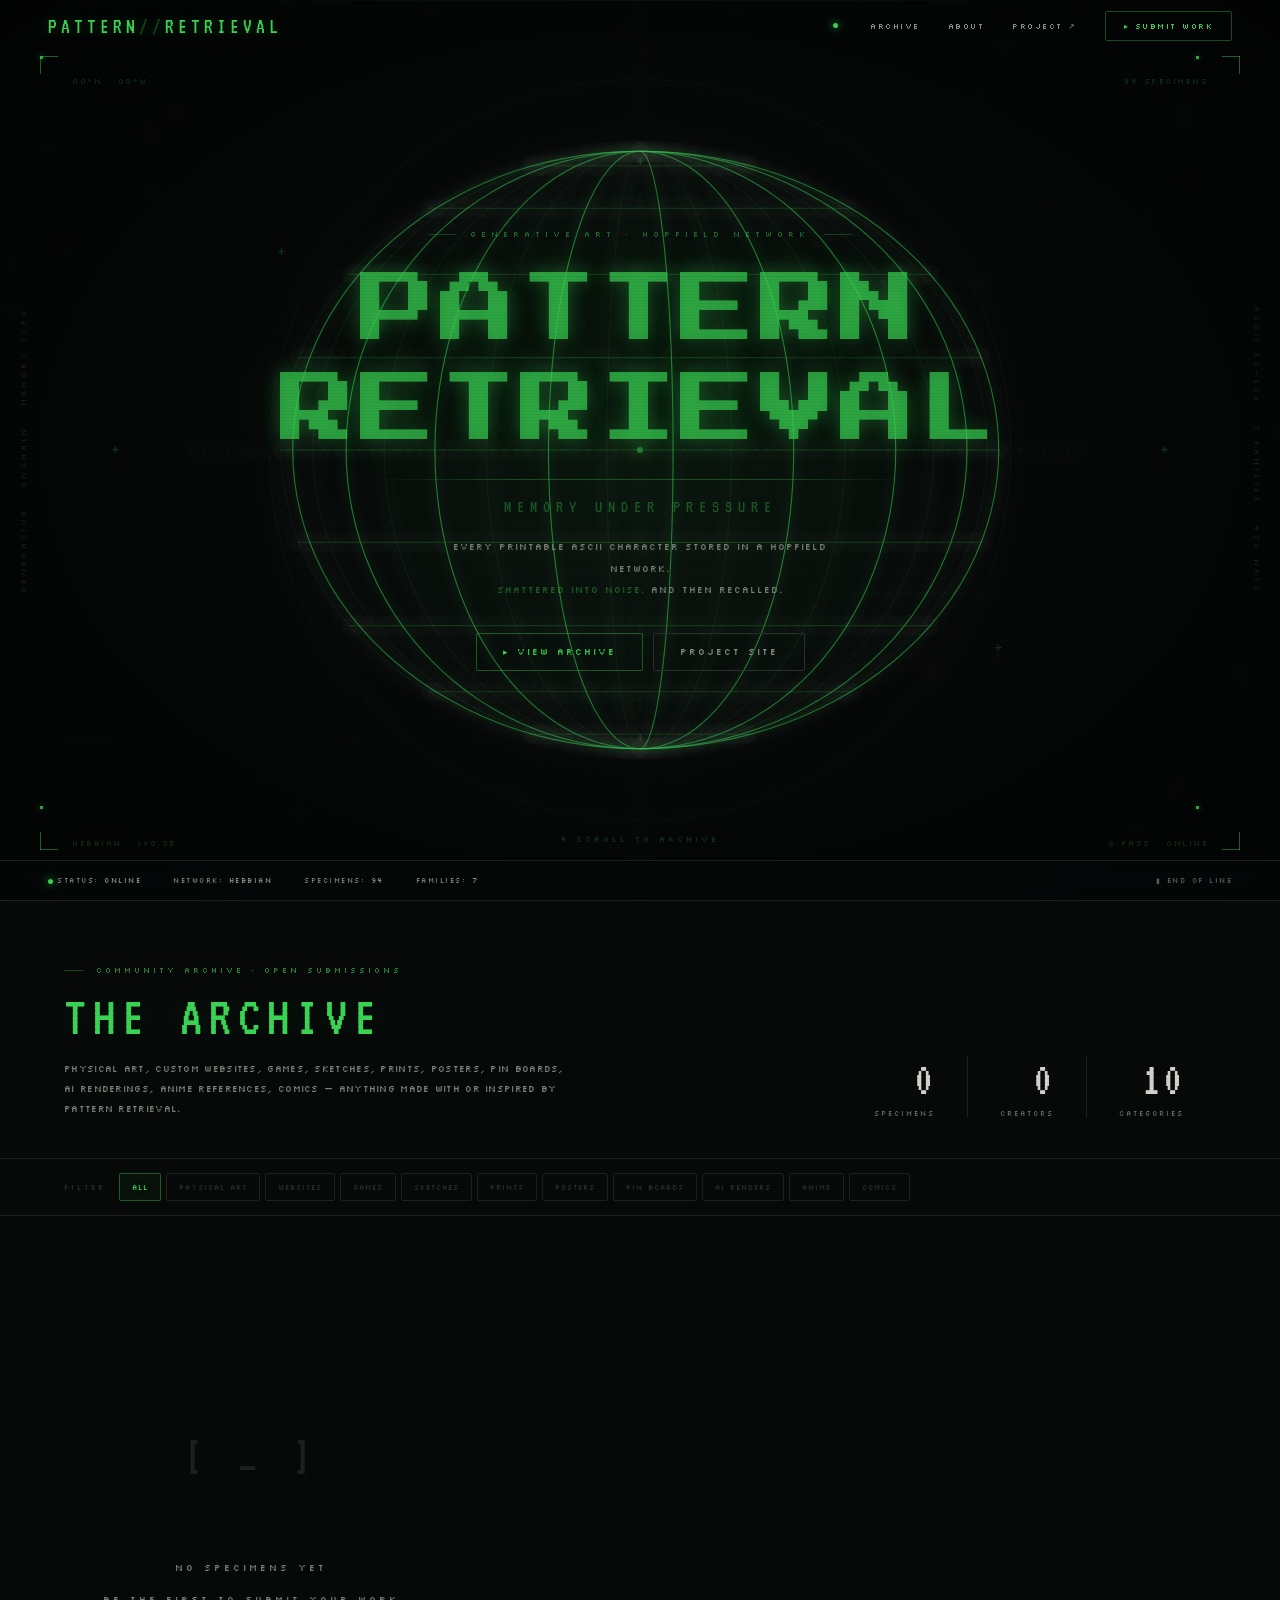
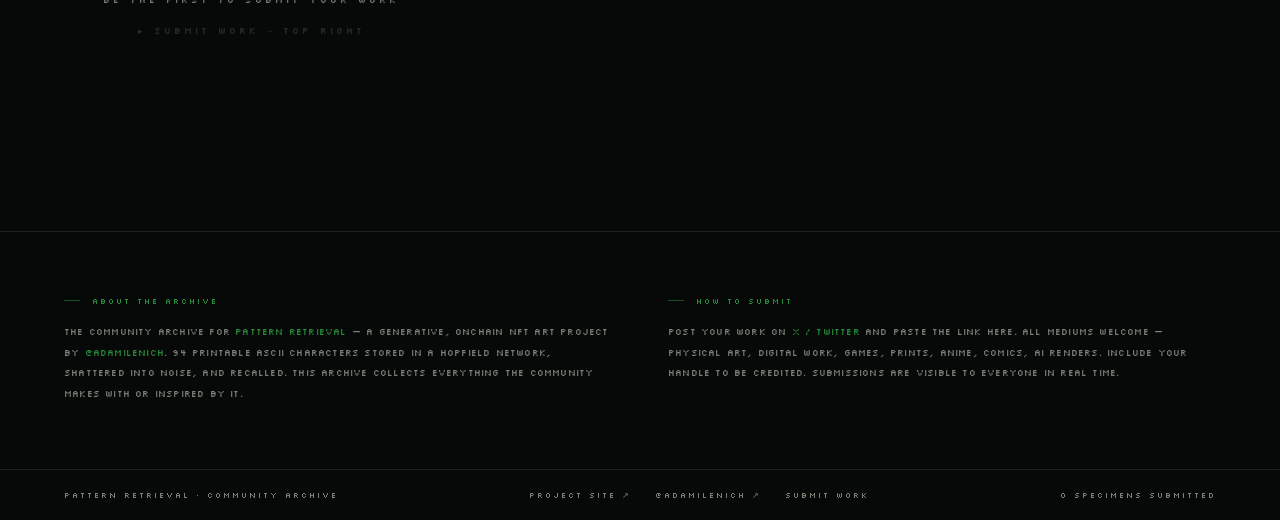
==== index.html @ b918b4e5 "feat: pattern retrieval community archive" ====
<!DOCTYPE html>
<html lang="en">
<head>
<meta charset="UTF-8">
<meta name="viewport" content="width=device-width, initial-scale=1.0">
<title>PATTERN RETRIEVAL — COMMUNITY ARCHIVE</title>
<style>
@import url('https://fonts.googleapis.com/css2?family=Press+Start+2P&family=Silkscreen:wght@400;700&family=VT323&display=swap');

:root {
  --green:  #39d353;
  --orange: #e8a020;
  --amber:  #f5c842;
  --red:    #e84040;
  --purple: #9b6ee8;
  --white:  #d0d0c8;
  --dim:    #7a8278;
  --bg:     #070909;
  --bg2:    #0c0f0e;
  --bg3:    #111413;
  --border: #1c211c;
  --border2:#2a302a;
  --text:   #8a9288;
  --sp:     8px;
}

* { margin: 0; padding: 0; box-sizing: border-box; }
html { scroll-behavior: smooth; }

body {
  background: var(--bg);
  color: var(--text);
  font-family: 'Silkscreen', monospace;
  font-size: 11px;
  overflow-x: hidden;
  -webkit-font-smoothing: none;
  image-rendering: pixelated;
}

body::before {
  content: '';
  position: fixed; inset: 0;
  background: repeating-linear-gradient(0deg, transparent, transparent 2px, rgba(0,0,0,.03) 2px, rgba(0,0,0,.03) 3px);
  pointer-events: none; z-index: 9998;
}

/* ══════════════════════════════
   NAV
══════════════════════════════ */
#site-nav {
  position: fixed; top: 0; left: 0; right: 0;
  height: 52px; padding: 0 48px;
  display: flex; align-items: center; justify-content: space-between;
  z-index: 500; transition: background .25s, border-color .25s;
  border-bottom: 1px solid transparent;
}
#site-nav.scrolled {
  background: rgba(7,9,9,.96);
  backdrop-filter: blur(12px);
  border-color: var(--border);
}
.nav-logo {
  font-family: 'VT323', monospace; font-size: 22px; letter-spacing: 4px;
  color: var(--green); text-decoration: none;
  text-shadow: 0 0 12px rgba(57,211,83,.3);
}
.nav-logo span { color: rgba(57,211,83,.28); }
.nav-links { display: flex; gap: 28px; align-items: center; }
.nav-link {
  font-size: 8px; letter-spacing: 1.5px; color: var(--text);
  text-decoration: none; cursor: pointer; background: none; border: none;
  font-family: inherit; transition: color .15s; padding: 0;
}
.nav-link:hover { color: rgba(57,211,83,.65); }
.nav-sep { width: 1px; height: 14px; background: var(--border2); }
.nav-cta {
  height: 30px; padding: 0 18px;
  border: 1px solid rgba(57,211,83,.35); color: var(--green);
  font-family: 'Silkscreen', monospace; font-size: 8px; letter-spacing: 1.5px;
  background: transparent; cursor: pointer; border-radius: 2px;
  transition: background .15s, border-color .15s;
}
.nav-cta:hover { background: rgba(57,211,83,.06); border-color: rgba(57,211,83,.55); }
.nav-dot {
  width: 5px; height: 5px; border-radius: 50%;
  background: var(--green); box-shadow: 0 0 8px var(--green);
  animation: blink 2.5s ease-in-out infinite;
  display: inline-block; margin-right: 4px; vertical-align: middle;
}
@keyframes blink { 0%,100%{opacity:1} 50%{opacity:.25} }

/* ═══════════════════════════════
   HERO BANNER
═══════════════════════════════ */
#hero {
  position: relative;
  width: 100vw; height: 100vh;
  overflow: hidden;
  background: transparent;
}

#globeCanvas {
  position: absolute; inset: 0;
  width: 100%; height: 100%;
}

.vignette {
  position: absolute; inset: 0;
  background: radial-gradient(ellipse at center, transparent 35%, rgba(0,0,0,.6) 100%);
  pointer-events: none; z-index: 5;
}

.scan-line {
  position: absolute; left: 0; right: 0; height: 1px;
  background: linear-gradient(90deg, transparent, rgba(57,211,83,.07), transparent);
  z-index: 8; animation: scanDown 7s linear infinite; pointer-events: none;
}
@keyframes scanDown {
  0%  { top: -1px; opacity: 0; }
  5%  { opacity: 1; }
  95% { opacity: 1; }
  100%{ top: 100%; opacity: 0; }
}

/* CORNER CROSSHAIRS */
.ch { position: absolute; width: 44px; height: 44px; z-index: 20; }
.ch::before,.ch::after { content: ''; position: absolute; background: rgba(57,211,83,.45); }
.ch::before { width: 18px; height: 1px; top: 0; left: 0; }
.ch::after  { width: 1px; height: 18px; top: 0; left: 0; }
.ch.tl { top: 56px; left: 40px; }
.ch.tr { top: 56px; right: 40px; transform: scaleX(-1); }
.ch.bl { bottom: 50px; left: 40px; transform: scaleY(-1); }
.ch.br { bottom: 50px; right: 40px; transform: scale(-1); }
.ch-dot {
  position: absolute; width: 3px; height: 3px;
  background: rgba(57,211,83,.8); box-shadow: 0 0 6px rgba(57,211,83,.6);
  top: 0; left: 0;
}

.plus {
  position: absolute; z-index: 20;
  color: rgba(57,211,83,.2); font-size: 10px;
  font-family: 'Silkscreen', monospace; line-height: 1;
}

.coord {
  position: absolute; font-size: 8px; letter-spacing: 1.5px;
  color: rgba(57,211,83,.18); z-index: 20;
  font-family: 'Silkscreen', monospace;
}
.coord.c1 { top: 76px; left: 72px; }
.coord.c2 { top: 76px; right: 72px; text-align: right; }
.coord.c3 { bottom: 52px; left: 72px; }
.coord.c4 { bottom: 52px; right: 72px; text-align: right; }

.side-lbl {
  position: absolute; font-size: 8px; letter-spacing: 3px;
  color: rgba(42,46,42,.45); z-index: 20;
  writing-mode: vertical-rl; text-orientation: mixed;
}
.side-lbl.l { left: 18px; top: 50%; transform: translateY(-50%) rotate(180deg); }
.side-lbl.r { right: 18px; top: 50%; transform: translateY(-50%); }

/* HERO CONTENT */
.hero-content {
  position: absolute; inset: 0;
  display: flex; flex-direction: column;
  align-items: center; justify-content: center;
  z-index: 15; text-align: center; padding: 0 24px;
}
.hero-tag {
  font-size: 8px; letter-spacing: 5px; color: rgba(57,211,83,.45);
  display: flex; align-items: center; gap: 14px; margin-bottom: 22px;
}
.tag-dash { width: 28px; height: 1px; background: rgba(57,211,83,.25); }
.hero-title {
  font-family: 'Press Start 2P', monospace;
  font-size: clamp(24px, 6vw, 78px);
  color: rgba(57,211,83,.68); letter-spacing: 3px; line-height: 1.3;
  text-shadow: 0 0 20px rgba(57,211,83,.35), 0 0 60px rgba(57,211,83,.08);
  animation: flicker 9s ease-in-out infinite;
}
@keyframes flicker { 0%,93%,100%{opacity:1} 94%{opacity:.78} 95.5%{opacity:1} 97.5%{opacity:.88} }
.hero-rule {
  width: clamp(240px, 42vw, 520px); height: 1px; margin: 18px auto;
  background: linear-gradient(90deg, transparent, rgba(57,211,83,.3) 25%, rgba(57,211,83,.3) 75%, transparent);
}
.hero-sub {
  font-family: 'VT323', monospace; font-size: clamp(14px, 2vw, 18px);
  color: rgba(57,211,83,.35); letter-spacing: 6px; margin-bottom: 20px;
}
.hero-desc {
  font-family: 'Silkscreen', monospace;
  font-size: clamp(8px, .9vw, 9px); color: var(--dim);
  letter-spacing: 1px; line-height: 2.4; max-width: 400px; margin-bottom: 32px;
}
.hero-desc em { color: rgba(57,211,83,.4); font-style: normal; }
.hero-btns { display: flex; gap: 10px; flex-wrap: wrap; justify-content: center; }
.hbtn {
  height: 38px; padding: 0 26px;
  border: 1px solid rgba(57,211,83,.38); color: var(--green);
  font-family: 'Silkscreen', monospace; font-size: 9px; letter-spacing: 2px;
  background: transparent; cursor: pointer; border-radius: 2px;
  text-decoration: none; display: inline-flex; align-items: center;
  transition: background .2s, border-color .2s, letter-spacing .2s;
}
.hbtn:hover { background: rgba(57,211,83,.06); border-color: rgba(57,211,83,.6); letter-spacing: 4px; }
.hbtn.ghost { border-color: var(--border2); color: var(--text); }
.hbtn.ghost:hover { border-color: var(--dim); color: rgba(180,185,180,.7); background: rgba(255,255,255,.02); letter-spacing: 3px; }

/* HERO STATUS BAR */
.hero-status {
  position: absolute; bottom: 0; left: 0; right: 0;
  height: 40px; padding: 0 48px;
  border-top: 1px solid var(--border);
  display: flex; align-items: center; justify-content: space-between;
  z-index: 20; background: rgba(7,9,9,.7); backdrop-filter: blur(8px);
}
.st-items { display: flex; gap: 32px; }
.st-item { font-size: 7px; letter-spacing: 1.5px; color: var(--dim); font-family: 'Silkscreen', monospace; }
.st-item span { color: var(--text); }
.st-end { font-size: 7px; letter-spacing: 1.5px; color: var(--dim); font-family: 'Silkscreen', monospace; opacity: .7; }

/* SCROLL HINT */
.scroll-hint {
  position: absolute; bottom: 56px; left: 50%; transform: translateX(-50%);
  font-size: 8px; letter-spacing: 3px; color: rgba(57,211,83,.2);
  z-index: 20; animation: bounce 2.2s ease-in-out infinite; cursor: pointer;
}
@keyframes bounce { 0%,100%{transform:translateX(-50%) translateY(0)} 50%{transform:translateX(-50%) translateY(6px)} }

/* ══════════════════════════════
   GALLERY SECTION
══════════════════════════════ */
#gallery-section { background: transparent; }

/* progress bar */
.pbar { height: 1px; background: var(--border); overflow: hidden; }
.pfill {
  height: 100%; width: 60%; margin-left: -60%;
  background: var(--green); box-shadow: 0 0 6px var(--green);
  animation: pscan 1.4s linear infinite;
}
@keyframes pscan { to { margin-left: 100%; } }

.sec-hero {
  padding: 64px 64px 40px;
  border-bottom: 1px solid var(--border);
  display: flex; justify-content: space-between; align-items: flex-end;
  flex-wrap: wrap; gap: 28px;
}
.sec-tag {
  font-size: 8px; letter-spacing: 3px; color: rgba(57,211,83,.6);
  margin-bottom: 14px; font-family: 'Silkscreen', monospace;
  display: flex; align-items: center; gap: 12px;
}
.sec-tag::before {
  content: ''; width: 20px; height: 1px;
  background: rgba(57,211,83,.3); display: inline-block; flex-shrink: 0;
}
.sec-title {
  font-family: 'VT323', monospace; font-size: 56px;
  color: var(--green); letter-spacing: 7px; line-height: 1;
  text-shadow: 0 0 32px rgba(57,211,83,.15);
}
.sec-sub {
  font-size: 9px; color: var(--dim); margin-top: 14px; font-family: 'Silkscreen', monospace;
  line-height: 2.2; max-width: 500px; letter-spacing: .3px;
}

.stats-row { display: flex; align-items: flex-end; }
.stat {
  display: flex; flex-direction: column; align-items: flex-end; gap: 5px;
  padding: 0 32px; border-left: 1px solid var(--border);
}
.stat:first-child { border-left: none; padding-left: 0; }
.stat-n {
  font-family: 'VT323', monospace; font-size: 48px;
  color: var(--white); letter-spacing: 2px; line-height: 1;
  text-shadow: 0 0 20px rgba(208,208,200,.08);
}
.stat-l { font-size: 7px; letter-spacing: 2px; color: var(--dim); font-family: 'Silkscreen', monospace; opacity: .8; }

/* FILTERS */
.filters {
  padding: 14px 64px; border-bottom: 1px solid var(--border);
  display: flex; gap: 5px; flex-wrap: wrap; align-items: center;
  overflow-x: auto;
}
.filters-label { font-size: 7px; letter-spacing: 3px; color: var(--border2); margin-right: 8px; flex-shrink: 0; }
.fbtn {
  height: 28px; padding: 0 12px;
  border: 1px solid var(--border); background: transparent; color: var(--border2);
  font-family: 'Silkscreen', monospace; font-size: 7px; letter-spacing: 1px;
  cursor: pointer; border-radius: 2px; transition: all .12s; white-space: nowrap;
}
.fbtn:hover { color: rgba(57,211,83,.5); border-color: rgba(57,211,83,.18); }
.fbtn.active {
  color: var(--green); border-color: rgba(57,211,83,.38);
  background: rgba(57,211,83,.04);
  text-shadow: 0 0 10px rgba(57,211,83,.25);
}

/* GALLERY GRID */
.gallery-wrap { padding: 36px 64px 64px; }
.gallery {
  display: grid;
  grid-template-columns: repeat(auto-fill, minmax(320px, 1fr));
  gap: 14px;
}

.gcard {
  border: 1px solid var(--border); border-radius: 3px;
  overflow: hidden; background: var(--bg2);
  cursor: pointer; transition: border-color .2s, transform .2s, box-shadow .2s;
  position: relative;
}
.gcard:hover {
  border-color: var(--border2);
  transform: translateY(-4px);
  box-shadow: 0 12px 40px rgba(0,0,0,.5);
}
.gcard img { width: 100%; display: block; filter: saturate(.8) contrast(1.05); transition: filter .3s; }
.gcard:hover img { filter: saturate(1.05) contrast(1.08); }
.gcard-body { padding: 14px 16px; }
.gcard-top { display: flex; justify-content: space-between; align-items: center; margin-bottom: 8px; }
.gcat { font-size: 7px; letter-spacing: 1px; padding: 3px 8px; border-radius: 2px; border: 1px solid; font-family: 'Silkscreen', monospace; }
.gauthor { font-size: 8px; color: var(--dim); letter-spacing: 1px; font-family: 'Silkscreen', monospace; }
.gauthor a { color: inherit; text-decoration: none; transition: color .15s; }
.gauthor a:hover { color: var(--green); }
.gtitle { font-size: 10px; color: var(--white); letter-spacing: .5px; line-height: 1.7; margin-bottom: 4px; font-family: 'Silkscreen', monospace; }
.gdesc  { font-size: 8px; color: var(--dim); line-height: 1.8; font-family: 'Silkscreen', monospace; }
.gdate  { font-size: 7px; color: var(--dim); margin-top: 10px; letter-spacing: 1.5px; font-family: 'Silkscreen', monospace; opacity: .6; }

/* tweet embed card */
.gcard-link-body { padding: 12px 12px 10px; display: flex; flex-direction: column; gap: 8px; }
.gcard-link-body .gcard-top { margin-bottom: 0; }
.gcard-link-body blockquote { margin: 0 !important; width: 100% !important; }
.glink-handle { font-family: 'VT323', monospace; font-size: 24px; letter-spacing: 2px; color: var(--green); }
.glink-sub { font-size: 7px; letter-spacing: 1px; color: var(--dim); font-family: 'Silkscreen', monospace; }
.glink-btn {
  display: inline-block; align-self: flex-start;
  font-size: 7px; letter-spacing: 2px; color: var(--green);
  border: 1px solid rgba(57,211,83,.25); padding: 5px 12px;
  text-decoration: none; border-radius: 2px; transition: background .15s;
}
.glink-btn:hover { background: rgba(57,211,83,.06); }

/* category badge colors */
.cat-art      { color: var(--orange);  border-color: rgba(232,160,32,.28);  background: rgba(232,160,32,.05); }
.cat-web      { color: var(--green);   border-color: rgba(57,211,83,.28);   background: rgba(57,211,83,.05); }
.cat-game     { color: var(--purple);  border-color: rgba(155,110,232,.28); background: rgba(155,110,232,.05); }
.cat-sketch   { color: var(--amber);   border-color: rgba(245,200,66,.28);  background: rgba(245,200,66,.05); }
.cat-print    { color: var(--white);   border-color: rgba(208,208,200,.18); background: rgba(208,208,200,.04); }
.cat-poster   { color: var(--red);     border-color: rgba(232,64,64,.28);   background: rgba(232,64,64,.05); }
.cat-pinboard { color: var(--dim);     border-color: rgba(96,96,96,.28);    background: rgba(96,96,96,.05); }
.cat-ai       { color: #00c8f0;        border-color: rgba(0,200,240,.28);   background: rgba(0,200,240,.05); }
.cat-anime    { color: #f06eb4;        border-color: rgba(240,110,180,.28); background: rgba(240,110,180,.05); }
.cat-comic    { color: var(--amber);   border-color: rgba(245,200,66,.28);  background: rgba(245,200,66,.05); }
.cat-other    { color: var(--dim);     border-color: rgba(96,96,96,.28);    background: rgba(96,96,96,.05); }

/* empty state */
.gempty { text-align: center; padding: 120px 20px; color: var(--dim); font-size: 9px; letter-spacing: 3px; line-height: 3.5; }
.gempty-icon { font-family: 'VT323', monospace; font-size: 48px; color: var(--border); letter-spacing: 8px; display: block; margin-bottom: 12px; }

/* ABOUT */
.about-sec {
  padding: 64px; border-top: 1px solid var(--border);
  display: grid; grid-template-columns: 1fr 1fr; gap: 56px;
}
.about-head {
  font-size: 8px; letter-spacing: 2px; color: rgba(57,211,83,.65); margin-bottom: 16px;
  font-family: 'Silkscreen', monospace;
  display: flex; align-items: center; gap: 12px;
}
.about-head::before { content: ''; display: inline-block; width: 16px; height: 1px; background: rgba(57,211,83,.35); }
.about-body { font-size: 9px; color: var(--dim); line-height: 2.3; letter-spacing: .2px; font-family: 'Silkscreen', monospace; }
.about-body a { color: rgba(57,211,83,.65); text-decoration: none; transition: color .15s; }
.about-body a:hover { color: var(--green); }

/* FOOTER */
footer {
  border-top: 1px solid var(--border); padding: 20px 64px;
  display: flex; align-items: center; justify-content: space-between;
  font-size: 8px; letter-spacing: 2px; color: var(--dim);
  font-family: 'Silkscreen', monospace;
  flex-wrap: wrap; gap: 12px;
}
.footer-center { display: flex; gap: 24px; align-items: center; }
.footer-link { color: var(--dim); text-decoration: none; transition: color .15s; cursor: pointer; background: none; border: none; font-family: inherit; font-size: inherit; letter-spacing: inherit; }
.footer-link:hover { color: rgba(57,211,83,.45); }

/* MODAL */
.modal-bg {
  position: fixed; inset: 0; background: rgba(0,0,0,.85);
  backdrop-filter: blur(4px);
  z-index: 600; display: none; align-items: center; justify-content: center; padding: 24px;
}
.modal-bg.open { display: flex; }
.modal {
  background: var(--bg2); border: 1px solid var(--border2); border-radius: 4px;
  width: 100%; max-width: 460px; max-height: 90vh; overflow-y: auto;
  box-shadow: 0 32px 96px rgba(0,0,0,.75); position: relative;
}
.modal::before {
  content: ''; position: absolute; top: 0; left: 20%; right: 20%; height: 1px;
  background: linear-gradient(90deg, transparent, rgba(57,211,83,.5), transparent);
  pointer-events: none;
}
.modal-head {
  display: flex; align-items: center; justify-content: space-between;
  padding: 20px 24px 18px; border-bottom: 1px solid var(--border);
}
.modal-ttl {
  font-family: 'VT323', monospace; font-size: 22px;
  color: var(--green); letter-spacing: 5px;
  text-shadow: 0 0 14px rgba(57,211,83,.2);
}
.modal-x {
  width: 28px; height: 28px; display: flex; align-items: center; justify-content: center;
  background: none; border: 1px solid var(--border); color: var(--dim); font-size: 13px;
  cursor: pointer; border-radius: 2px; transition: all .12s; font-family: inherit;
}
.modal-x:hover { border-color: rgba(232,64,64,.4); color: var(--red); }
.modal-body { padding: 24px; display: flex; flex-direction: column; gap: 20px; }

.field { display: flex; flex-direction: column; gap: 7px; }
.field label { font-size: 8px; letter-spacing: 2px; color: var(--dim); font-family: 'Silkscreen', monospace; }
.field input, .field select {
  background: var(--bg); border: 1px solid var(--border);
  color: var(--white); font-family: 'Silkscreen', monospace;
  font-size: 10px; letter-spacing: .5px; height: 40px; padding: 0 14px;
  border-radius: 2px; outline: none; transition: border-color .15s; width: 100%;
}
.field input:focus, .field select:focus { border-color: rgba(57,211,83,.38); box-shadow: inset 3px 0 0 rgba(57,211,83,.3); }
.field select option { background: var(--bg); }

.up-zone {
  border: 1px dashed var(--border2); border-radius: 2px; padding: 20px;
  text-align: center; cursor: pointer; background: var(--bg); transition: border-color .15s;
}
.up-zone:hover { border-color: rgba(57,211,83,.3); }
.up-zone input { display: none; }
.up-lbl { font-size: 9px; letter-spacing: 2px; color: var(--green); display: block; margin-bottom: 4px; }
.up-sub { font-size: 8px; color: var(--dim); }
#imgPreview {
  width: 100%; border-radius: 2px; border: 1px solid var(--border);
  max-height: 180px; object-fit: cover; display: none; margin-top: 8px;
}

.sbtn {
  width: 100%; height: 44px; background: transparent;
  border: 1px solid rgba(57,211,83,.45); color: var(--green);
  font-family: 'Silkscreen', monospace; font-size: 10px; letter-spacing: 3px;
  cursor: pointer; border-radius: 2px; transition: all .15s;
  text-shadow: 0 0 10px rgba(57,211,83,.3);
  margin-top: 4px;
}
.sbtn:hover { background: rgba(57,211,83,.06); border-color: rgba(57,211,83,.65); box-shadow: 0 0 20px rgba(57,211,83,.08); }
.sbtn:disabled { border-color: var(--border); color: var(--dim); text-shadow: none; cursor: not-allowed; box-shadow: none; }
.fnote { font-size: 8px; color: var(--dim); letter-spacing: .2px; line-height: 2; padding: 10px 14px; background: rgba(57,211,83,.03); border-left: 2px solid rgba(57,211,83,.2); border-radius: 0 2px 2px 0; font-family: 'Silkscreen', monospace; }

/* LIGHTBOX */
.lightbox {
  position: fixed; inset: 0; background: rgba(0,0,0,.92);
  backdrop-filter: blur(6px);
  z-index: 700; display: none; align-items: center; justify-content: center; padding: 24px;
}
.lightbox.open { display: flex; }
.lightbox img { max-width: 90vw; max-height: 82vh; border-radius: 2px; box-shadow: 0 24px 80px rgba(0,0,0,.7); }
.lb-x {
  position: absolute; top: 24px; right: 32px;
  width: 32px; height: 32px; display: flex; align-items: center; justify-content: center;
  background: none; border: 1px solid var(--border2); color: var(--dim); font-size: 14px; cursor: pointer;
  border-radius: 2px; transition: all .12s; font-family: inherit;
}
.lb-x:hover { border-color: rgba(232,64,64,.4); color: var(--red); }

/* TOAST */
.toast {
  position: fixed; bottom: 32px; right: 32px;
  background: var(--bg2); border: 1px solid rgba(57,211,83,.35);
  color: var(--green); padding: 12px 22px; border-radius: 3px;
  font-family: 'Silkscreen', monospace; font-size: 9px; letter-spacing: 2px;
  box-shadow: 0 8px 32px rgba(0,0,0,.5), 0 0 0 1px rgba(57,211,83,.08);
  transform: translateY(70px); opacity: 0; transition: all .3s cubic-bezier(.2,.8,.3,1); z-index: 800;
}
.toast.show { transform: translateY(0); opacity: 1; }

::-webkit-scrollbar { width: 4px; }
::-webkit-scrollbar-track { background: var(--bg); }
::-webkit-scrollbar-thumb { background: var(--border); border-radius: 2px; }
</style>
</head>
<body>
<canvas id="bgCanvas" style="position:fixed;top:0;left:0;width:100%;height:100%;pointer-events:none;z-index:0;"></canvas>

<!-- ══ STICKY NAV ══ -->
<nav id="site-nav">
  <a class="nav-logo" href="#">PATTERN<span>//</span>RETRIEVAL</a>
  <div class="nav-links">
    <span class="nav-dot"></span>
    <button class="nav-link" onclick="scrollToGallery()">ARCHIVE</button>
    <button class="nav-link" onclick="document.getElementById('about-sec').scrollIntoView({behavior:'smooth'})">ABOUT</button>
    <a class="nav-link" href="https://patternretrieval.app/" target="_blank">PROJECT ↗</a>
    <button class="nav-cta" onclick="openModal()">▸ SUBMIT WORK</button>
  </div>
</nav>

<!-- ══ HERO BANNER ══ -->
<section id="hero">
  <canvas id="globeCanvas"></canvas>
  <div class="vignette"></div>
  <div class="scan-line"></div>

  <!-- CROSSHAIRS -->
  <div class="ch tl"><div class="ch-dot"></div></div>
  <div class="ch tr"><div class="ch-dot" style="left:auto;right:0"></div></div>
  <div class="ch bl"><div class="ch-dot" style="top:auto;bottom:0"></div></div>
  <div class="ch br"><div class="ch-dot" style="top:auto;bottom:0;left:auto;right:0"></div></div>

  <!-- PLUS MARKERS -->
  <div class="plus" style="top:50%;left:9%;transform:translate(-50%,-50%)">+</div>
  <div class="plus" style="top:50%;right:9%;transform:translate(50%,-50%)">+</div>
  <div class="plus" style="top:18%;left:50%;transform:translate(-50%,-50%)">+</div>
  <div class="plus" style="top:82%;left:50%;transform:translate(-50%,-50%)">+</div>
  <div class="plus" style="top:28%;left:22%;transform:translate(-50%,-50%)">+</div>
  <div class="plus" style="top:72%;right:22%;transform:translate(50%,-50%)">+</div>

  <!-- COORDS -->
  <div class="coord c1">00°N · 00°W</div>
  <div class="coord c2">94 SPECIMENS</div>
  <div class="coord c3">HEBBIAN · λ=0.35</div>
  <div class="coord c4">8 PASS · ONLINE</div>

  <!-- SIDE LABELS -->
  <div class="side-lbl l">GENERATIVE · ONCHAIN · MEMORY TYPE</div>
  <div class="side-lbl r">ASCII 32–126 · 7 FAMILIES · 478 NFTs</div>

  <!-- HERO CONTENT -->
  <div class="hero-content">
    <div class="hero-tag">
      <div class="tag-dash"></div>
      GENERATIVE ART · HOPFIELD NETWORK
      <div class="tag-dash"></div>
    </div>
    <div class="hero-title">PATTERN<br>RETRIEVAL</div>
    <div class="hero-rule"></div>
    <div class="hero-sub">MEMORY UNDER PRESSURE</div>
    <div class="hero-desc">
      Every printable ASCII character stored in a Hopfield network.<br>
      <em>Shattered into noise.</em> And then recalled.
    </div>
    <div class="hero-btns">
      <button class="hbtn" onclick="scrollToGallery()">▸ VIEW ARCHIVE</button>
      <a class="hbtn ghost" href="https://patternretrieval.app/" target="_blank">PROJECT SITE</a>
    </div>
  </div>

  <!-- STATUS -->
  <div class="hero-status">
    <div class="st-items">
      <div class="st-item"><span class="nav-dot"></span>STATUS: <span>ONLINE</span></div>
      <div class="st-item">NETWORK: <span>HEBBIAN</span></div>
      <div class="st-item">SPECIMENS: <span>94</span></div>
      <div class="st-item">FAMILIES: <span>7</span></div>
    </div>
    <div class="st-end">▮ END OF LINE</div>
  </div>

  <!-- SCROLL HINT -->
  <div class="scroll-hint" onclick="scrollToGallery()">▼ SCROLL TO ARCHIVE</div>
</section>

<!-- ══ GALLERY SECTION ══ -->
<section id="gallery-section">

  <div class="pbar"><div class="pfill"></div></div>

  <div class="sec-hero">
    <div>
      <div class="sec-tag">COMMUNITY ARCHIVE · OPEN SUBMISSIONS</div>
      <div class="sec-title">THE ARCHIVE</div>
      <div class="sec-sub">Physical art, custom websites, games, sketches, prints, posters, pin boards, AI renderings, anime references, comics — anything made with or inspired by PATTERN RETRIEVAL.</div>
    </div>
    <div class="stats-row">
      <div class="stat"><div class="stat-n" id="totalCount">0</div><div class="stat-l">SPECIMENS</div></div>
      <div class="stat"><div class="stat-n" id="creatorCount">0</div><div class="stat-l">CREATORS</div></div>
      <div class="stat"><div class="stat-n">10</div><div class="stat-l">CATEGORIES</div></div>
    </div>
  </div>

  <div class="filters">
    <span class="filters-label">FILTER</span>
    <button class="fbtn active" data-cat="all"      onclick="filterCat('all',this)">ALL</button>
    <button class="fbtn" data-cat="art"             onclick="filterCat('art',this)">PHYSICAL ART</button>
    <button class="fbtn" data-cat="web"             onclick="filterCat('web',this)">WEBSITES</button>
    <button class="fbtn" data-cat="game"            onclick="filterCat('game',this)">GAMES</button>
    <button class="fbtn" data-cat="sketch"          onclick="filterCat('sketch',this)">SKETCHES</button>
    <button class="fbtn" data-cat="print"           onclick="filterCat('print',this)">PRINTS</button>
    <button class="fbtn" data-cat="poster"          onclick="filterCat('poster',this)">POSTERS</button>
    <button class="fbtn" data-cat="pinboard"        onclick="filterCat('pinboard',this)">PIN BOARDS</button>
    <button class="fbtn" data-cat="ai"              onclick="filterCat('ai',this)">AI RENDERS</button>
    <button class="fbtn" data-cat="anime"           onclick="filterCat('anime',this)">ANIME</button>
    <button class="fbtn" data-cat="comic"           onclick="filterCat('comic',this)">COMICS</button>
  </div>

  <div class="gallery-wrap">
    <div class="gallery" id="gallery">
      <div class="gempty" id="emptyState">
        <span class="gempty-icon">[ _ ]</span>
        NO SPECIMENS YET<br>
        BE THE FIRST TO SUBMIT YOUR WORK<br>
        <span style="color:#2a2e2a;font-size:9px">▸ SUBMIT WORK → TOP RIGHT</span>
      </div>
    </div>
  </div>

  <div class="about-sec" id="about-sec">
    <div>
      <div class="about-head">ABOUT THE ARCHIVE</div>
      <div class="about-body">The community archive for <a href="https://patternretrieval.app/" target="_blank">PATTERN RETRIEVAL</a> — a generative, onchain NFT art project by <a href="https://x.com/adamilenich" target="_blank">@adamilenich</a>. 94 printable ASCII characters stored in a Hopfield network, shattered into noise, and recalled. This archive collects everything the community makes with or inspired by it.</div>
    </div>
    <div>
      <div class="about-head">HOW TO SUBMIT</div>
      <div class="about-body">Post your work on <a href="https://x.com" target="_blank">X / Twitter</a> and paste the link here. All mediums welcome — physical art, digital work, games, prints, anime, comics, AI renders. Include your handle to be credited. Submissions are visible to everyone in real time.</div>
    </div>
  </div>

  <footer>
    <span>PATTERN RETRIEVAL · COMMUNITY ARCHIVE</span>
    <div class="footer-center">
      <a class="footer-link" href="https://patternretrieval.app/" target="_blank">PROJECT SITE ↗</a>
      <a class="footer-link" href="https://x.com/adamilenich" target="_blank">@ADAMILENICH ↗</a>
      <button class="footer-link" onclick="openModal()">SUBMIT WORK</button>
    </div>
    <span id="footerCount">0 SPECIMENS</span>
  </footer>

</section>

<!-- ══ SUBMIT MODAL ══ -->
<div class="modal-bg" id="modalBg" onclick="if(event.target===this)closeModal()">
  <div class="modal" onclick="event.stopPropagation()">
    <div class="modal-head">
      <div class="modal-ttl">SUBMIT WORK</div>
      <button class="modal-x" onclick="closeModal()">✕</button>
    </div>
    <div class="modal-body">
      <div class="field">
        <label>CATEGORY *</label>
        <select id="catSel">
          <option value="">— SELECT —</option>
          <option value="art">PHYSICAL ART</option>
          <option value="web">CUSTOM WEBSITE</option>
          <option value="game">GAME</option>
          <option value="sketch">SKETCH / DRAWING</option>
          <option value="print">PRINT</option>
          <option value="poster">POSTER</option>
          <option value="pinboard">PIN BOARD</option>
          <option value="ai">AI RENDERING</option>
          <option value="anime">ANIME REFERENCE</option>
          <option value="comic">COMIC</option>
          <option value="other">OTHER</option>
        </select>
      </div>
      <div class="field">
        <label>YOUR HANDLE *</label>
        <input type="text" id="authorIn" placeholder="@yourhandle" maxlength="40">
      </div>
      <div class="field">
        <label>TWITTER / X POST LINK *</label>
        <input type="url" id="twIn" placeholder="https://x.com/yourhandle/status/...">
      </div>
      <div class="fnote">▸ Post the work on X/Twitter then paste the link — your submission shows up in the archive automatically.</div>
      <button class="sbtn" id="submitBtn" onclick="submitWork()">▸ ADD TO ARCHIVE</button>
    </div>
  </div>
</div>

<!-- LIGHTBOX -->
<div class="lightbox" id="lightbox" onclick="closeLightbox()">
  <button class="lb-x" onclick="closeLightbox()">✕</button>
  <img id="lbImg" src="" alt="">
</div>

<!-- TOAST -->
<div class="toast" id="toast">✓ SPECIMEN ADDED TO ARCHIVE</div>

<!-- ══ SCRIPTS ══ -->
<script>
/* ── NAV SCROLL ── */
window.addEventListener('scroll', () => {
  document.getElementById('site-nav').classList.toggle('scrolled', window.scrollY > 60);
});
function scrollToGallery() {
  document.getElementById('gallery-section').scrollIntoView({ behavior: 'smooth' });
}

/* ── GALLERY ── */
const CAT_LABELS = {
  art:'PHYSICAL ART', web:'WEBSITE', game:'GAME', sketch:'SKETCH',
  print:'PRINT', poster:'POSTER', pinboard:'PIN BOARD',
  ai:'AI RENDER', anime:'ANIME', comic:'COMIC', other:'OTHER'
};


let submissions = [], currentCat = 'all';

/* ── SUPABASE ── */
const SUPA_URL = 'https://iqpwqpwautthjjusdkgk.supabase.co';
const SUPA_KEY = 'eyJhbGciOiJIUzI1NiIsInR5cCI6IkpXVCJ9.eyJpc3MiOiJzdXBhYmFzZSIsInJlZiI6ImlxcHdxcHdhdXR0aGpqdXNka2drIiwicm9sZSI6ImFub24iLCJpYXQiOjE3ODA4MjIzNzUsImV4cCI6MjA5NjM5ODM3NX0._HsJAbjpNuuXpuSc3pcWnNISFthFK_MmEb0JM3LMOi8';
let db;
try {
  db = window.supabase?.createClient(SUPA_URL, SUPA_KEY);
} catch(e) { db = null; }

async function init() {
  if (db) {
    localStorage.removeItem('pr_archive_v2'); // clear old local data
    try {
      const { data, error } = await db.from('submissions').select('*').order('created_at', { ascending: false });
      if (!error && data) submissions = data;
    } catch(e) {}

    /* realtime — new submissions appear instantly for everyone */
    db.channel('public:submissions')
      .on('postgres_changes', { event: 'INSERT', schema: 'public', table: 'submissions' },
        payload => { submissions.unshift(payload.new); refresh(); })
      .subscribe();
  } else {
    const saved = localStorage.getItem('pr_archive_v2');
    if (saved) try { submissions = JSON.parse(saved); } catch(e){}
  }
  refresh();
}

function refresh() {
  renderGallery(submissions);
  document.getElementById('totalCount').textContent   = submissions.length;
  document.getElementById('creatorCount').textContent = new Set(submissions.map(i=>i.author)).size;
  document.getElementById('footerCount').textContent  = submissions.length + ' SPECIMENS SUBMITTED';
}

function renderGallery(items) {
  const filtered = currentCat === 'all' ? items : items.filter(i => i.cat === currentCat);
  const g = document.getElementById('gallery');
  const empty = document.getElementById('emptyState');
  if (filtered.length === 0) {
    g.innerHTML = ''; g.appendChild(empty); empty.style.display = 'block'; return;
  }
  empty.style.display = 'none'; g.innerHTML = '';
  filtered.forEach(item => {
    const c = document.createElement('div');
    c.className = 'gcard';
    if (item.img) {
      c.innerHTML = `
        <img src="${item.img}" alt="${item.title}" loading="lazy" onclick="openLB('${item.img.replace(/'/g,"\\'")}')" >
        <div class="gcard-body">
          <div class="gcard-top">
            <span class="gcat cat-${item.cat}">${CAT_LABELS[item.cat]||'OTHER'}</span>
            <span class="gauthor">${item.twitter?`<a href="${item.twitter}" target="_blank">${item.author}</a>`:item.author}</span>
          </div>
          <div class="gtitle">${item.title}</div>
          ${item.desc?`<div class="gdesc">${item.desc}</div>`:''}
          <div class="gdate">${item.date}</div>
        </div>`;
    } else {
      // link-only card — Twitter embed
      c.innerHTML = `
        <div class="gcard-link-body">
          <div class="gcard-top" style="margin-bottom:8px">
            <span class="gcat cat-${item.cat}">${CAT_LABELS[item.cat]||'OTHER'}</span>
            <span class="gdate">${item.date}</span>
          </div>
          ${item.twitter
            ? `<blockquote class="twitter-tweet" data-theme="dark" data-align="center" data-dnt="true">
                 <a href="${item.twitter}"></a>
               </blockquote>`
            : `<div class="glink-handle">${item.author}</div>`
          }
        </div>`;
    }
    g.appendChild(c);
  });
  // re-render any Twitter embeds added to the DOM
  if (window.twttr && window.twttr.widgets) window.twttr.widgets.load(g);
}

function filterCat(cat, btn) {
  currentCat = cat;
  document.querySelectorAll('.fbtn').forEach(b => b.classList.remove('active'));
  (btn || document.querySelector('[data-cat="all"]')).classList.add('active');
  renderGallery(submissions);
}

function openModal()  { document.getElementById('modalBg').classList.add('open'); }
function closeModal() { document.getElementById('modalBg').classList.remove('open'); resetForm(); }

function resetForm() {
  ['authorIn','twIn'].forEach(id => { const el=document.getElementById(id); if(el) el.value=''; });
  document.getElementById('catSel').value = '';
}

async function submitWork() {
  const cat    = document.getElementById('catSel').value;
  const author = document.getElementById('authorIn').value.trim();
  const tw     = document.getElementById('twIn').value.trim();
  if (!cat)    { alert('Select a category.'); return; }
  if (!author) { alert('Enter your handle.'); return; }
  if (!tw)     { alert('Paste your X/Twitter post link.'); return; }
  if (!tw.includes('x.com') && !tw.includes('twitter.com')) { alert('Please enter a valid X/Twitter link.'); return; }
  const btn = document.getElementById('submitBtn');
  btn.disabled = true; btn.textContent = '▸ ADDING TO ARCHIVE...';

  const handle  = author.startsWith('@') ? author : '@'+author;
  const tweetId = tw.split('/status/')[1]?.split('?')[0] || '';
  const item = {
    id: 'u'+Date.now(), cat,
    title: handle + ' — ' + CAT_LABELS[cat],
    author: handle,
    twitter: tw, tweet_id: tweetId, img: '',
    date: new Date().toISOString().split('T')[0]
  };

  if (db) {
    const { error } = await db.from('submissions').insert([item]);
    if (error) { alert('Error saving: ' + error.message); btn.disabled=false; btn.textContent='▸ ADD TO ARCHIVE'; return; }
    /* realtime subscription will add it to the gallery automatically */
  } else {
    submissions.unshift(item);
    localStorage.setItem('pr_archive_v2', JSON.stringify(submissions));
    refresh();
  }

  btn.disabled = false; btn.textContent = '▸ ADD TO ARCHIVE';
  closeModal();
  const t = document.getElementById('toast');
  t.classList.add('show');
  setTimeout(() => t.classList.remove('show'), 3000);
}

function openLB(src) { document.getElementById('lbImg').src=src; document.getElementById('lightbox').classList.add('open'); }
function closeLightbox() { document.getElementById('lightbox').classList.remove('open'); }

document.getElementById('modalBg').addEventListener('click', e => { if(e.target===document.getElementById('modalBg')) closeModal(); });
document.addEventListener('keydown', e => { if(e.key==='Escape'){closeModal();closeLightbox();} });

init();

/* ── GLOBE ANIMATION ── */
const canvas = document.getElementById('globeCanvas');
const ctx = canvas.getContext('2d');
let W,H,cx,cy,rotY=0,time=0,particles=[];

const FAM = [
  {chars:'$%&?@#*',     color:[232,160,32]},
  {chars:'()[]{}⟨⟩<>',color:[57,211,83]},
  {chars:"!·,.'`\"^~",  color:[232,64,64]},
  {chars:'EFHILTft+=-', color:[245,200,66]},
  {chars:'░▒▓█▌▐▄▀',   color:[96,96,96]},
  {chars:'AKVWXYZ\\/',  color:[232,160,32]},
  {chars:'BCDGJOPQRSU', color:[208,208,200]},
];

function resize() {
  const hero = document.getElementById('hero');
  W = canvas.width  = hero.offsetWidth;
  H = canvas.height = hero.offsetHeight;
  cx = W/2; cy = H/2;
}

class Ptc {
  constructor(init) {
    const f = FAM[Math.floor(Math.random()*FAM.length)];
    this.ch    = f.chars[Math.floor(Math.random()*f.chars.length)];
    this.col   = f.color;
    this.x     = Math.random()*W;
    this.y     = init ? Math.random()*H : (Math.random()<.5 ? -20 : H+20);
    this.vx    = (Math.random()-.5)*.22;
    this.vy    = (Math.random()-.5)*.22;
    this.size  = [8,10,12,14][Math.floor(Math.random()*4)];
    this.alpha = Math.random()*.3+.04;
    this.life=0; this.maxLife=350+Math.random()*550;
    this.nt=Math.random()*180; this.noisy=false; this.na=0;
  }
  update() {
    this.x+=this.vx; this.y+=this.vy; this.life++; this.nt--;
    if(this.nt<=0){
      if(!this.noisy){this.noisy=true;this.na=1;this.nt=28;}
      else{
        this.na-=.07;
        if(this.na<=0){
          this.noisy=false;this.na=0;
          const f=FAM[Math.floor(Math.random()*FAM.length)];
          this.ch=f.chars[Math.floor(Math.random()*f.chars.length)];
          this.col=f.color; this.nt=120+Math.random()*250;
        }
      }
    }
    if(this.life>this.maxLife||this.x<-30||this.x>W+30||this.y<-30||this.y>H+30){
      const f=FAM[Math.floor(Math.random()*FAM.length)];
      this.ch=f.chars[Math.floor(Math.random()*f.chars.length)];
      this.col=f.color; this.x=Math.random()*W;
      this.y=Math.random()<.5?-20:H+20; this.life=0;
      this.maxLife=350+Math.random()*550; this.nt=Math.random()*180;
      this.noisy=false; this.na=0;
    }
  }
  draw() {
    const [r,g,b]=this.col;
    let a=this.alpha,ch=this.ch;
    if(this.noisy&&this.na>0){
      const nc='▓▒░█■□';
      if(Math.random()<this.na*.6) ch=nc[Math.floor(Math.random()*nc.length)];
      a*=(1-this.na*.3);
    }
    const fi=Math.min(1,this.life/28);
    const fo=Math.min(1,(this.maxLife-this.life)/28);
    a*=fi*fo;
    ctx.save();
    ctx.globalAlpha=a;
    ctx.fillStyle=`rgb(${r},${g},${b})`;
    ctx.shadowColor=`rgba(${r},${g},${b},.55)`;
    ctx.shadowBlur=this.noisy?0:5;
    ctx.font=`bold ${this.size}px "Share Tech Mono",monospace`;
    ctx.fillText(ch,this.x,this.y);
    ctx.restore();
  }
}

function drawGlobe() {
  const R=Math.min(W,H)*.40;
  const gx=cx,gy=cy;
  const grad=ctx.createRadialGradient(gx,gy,0,gx,gy,R*1.12);
  grad.addColorStop(0,'rgba(57,211,83,.07)');
  grad.addColorStop(.6,'rgba(57,211,83,.03)');
  grad.addColorStop(1,'transparent');
  ctx.beginPath();ctx.arc(gx,gy,R*1.12,0,Math.PI*2);
  ctx.fillStyle=grad;ctx.fill();

  const MER=18,PAR=10,ST=60;
  ctx.lineWidth=1.1;
  ctx.shadowColor='rgba(57,211,83,.5)';
  ctx.shadowBlur=8;
  for(let m=0;m<MER;m++){
    const lon0=(m/MER)*Math.PI*2+rotY;
    let prev=null;
    for(let s=0;s<=ST;s++){
      const lat=(s/ST)*Math.PI-Math.PI/2;
      const x3=Math.cos(lat)*Math.cos(lon0);
      const y3=Math.sin(lat);
      const z3=Math.cos(lat)*Math.sin(lon0);
      const sx=gx+R*x3, sy=gy+R*y3*.83;
      const al=z3>0?.55:.08;
      if(prev){
        ctx.beginPath();
        ctx.moveTo(prev[0],prev[1]);ctx.lineTo(sx,sy);
        ctx.strokeStyle=`rgba(57,211,83,${al})`;ctx.stroke();
      }
      prev=[sx,sy];
    }
  }
  for(let p=1;p<PAR;p++){
    const lat=(p/PAR)*Math.PI-Math.PI/2;
    const r2=Math.cos(lat)*R;
    const sy=gy+Math.sin(lat)*R*.83;
    let prev=null;
    for(let s=0;s<=ST;s++){
      const lon=(s/ST)*Math.PI*2+rotY;
      const x3=Math.cos(lon),z3=Math.sin(lon);
      const sx=gx+r2*x3;
      const al=z3>0?.16:.03;
      if(prev){
        ctx.beginPath();ctx.moveTo(prev[0],sy);ctx.lineTo(sx,sy);
        ctx.strokeStyle=`rgba(57,211,83,${al})`;ctx.stroke();
      }
      prev=[sx,sy];
    }
  }
  ctx.setLineDash([4,8]);
  ctx.strokeStyle='rgba(57,211,83,.12)';ctx.lineWidth=.8;
  ctx.beginPath();ctx.moveTo(gx-R*1.25,gy);ctx.lineTo(gx+R*1.25,gy);ctx.stroke();
  ctx.beginPath();ctx.moveTo(gx,gy-R*1.25);ctx.lineTo(gx,gy+R*1.25);ctx.stroke();
  ctx.setLineDash([]);
  ctx.beginPath();ctx.arc(gx,gy,R*1.03,0,Math.PI*2);
  ctx.strokeStyle='rgba(57,211,83,.05)';ctx.lineWidth=1;ctx.stroke();
  ctx.beginPath();ctx.arc(gx,gy,3,0,Math.PI*2);
  ctx.fillStyle='rgba(57,211,83,.45)';ctx.shadowColor='rgba(57,211,83,.9)';ctx.shadowBlur=10;
  ctx.fill();ctx.shadowBlur=0;
}

function drawGrid(){
  const sp=42;
  for(let x=0;x<W;x+=sp) for(let y=0;y<H;y+=sp){
    const d=Math.hypot(x-cx,y-cy);
    const f=Math.max(0,1-d/(Math.min(W,H)*.52));
    ctx.beginPath();ctx.arc(x,y,.4,0,Math.PI*2);
    ctx.fillStyle=`rgba(57,211,83,${.035*f})`;ctx.fill();
  }
}

function drawDataLines(){
  [cy-H*.32,cy-H*.16,cy+H*.16,cy+H*.32].forEach((y,i)=>{
    const pct=(time*.00025+i*.35)%1;
    const g=ctx.createLinearGradient(0,0,W,0);
    g.addColorStop(0,'transparent');
    g.addColorStop(Math.max(0,pct-.14),'transparent');
    g.addColorStop(pct,'rgba(57,211,83,.055)');
    g.addColorStop(Math.min(1,pct+.14),'transparent');
    g.addColorStop(1,'transparent');
    ctx.beginPath();ctx.moveTo(0,y);ctx.lineTo(W,y);
    ctx.strokeStyle=g;ctx.lineWidth=1;ctx.stroke();
  });
}

function initPtcs(){
  particles=[];
  const n=Math.floor((W*H)/16000);
  for(let i=0;i<n;i++) particles.push(new Ptc(true));
}

function frame(){
  time++;rotY+=.0025;
  ctx.clearRect(0,0,W,H);
  drawGrid();drawDataLines();drawGlobe();
  ctx.lineWidth=.5;
  particles.forEach(p=>{p.update();p.draw();});
  requestAnimationFrame(frame);
}

window.addEventListener('resize',()=>{resize();initPtcs();});
resize();initPtcs();frame();

/* ─── FULL-PAGE BACKGROUND DRIFT ─── */
(function(){
  const bc = document.getElementById('bgCanvas');
  const bx = bc.getContext('2d');

  // Exact patternretrieval.app character → phosphor color map
  const CMAP = {
    // GREEN — Containers
    '(':  [57,211,83], ')':  [57,211,83], '[': [57,211,83], ']': [57,211,83],
    '{':  [57,211,83], '}':  [57,211,83], '<': [57,211,83], '>': [57,211,83],

    // ORANGE — Dense Symbols
    '$':  [232,160,32], '%': [232,160,32], '&': [232,160,32],
    '?':  [232,160,32], '@': [232,160,32], '#': [232,160,32], '*': [232,160,32],

    // AMBER — Crossbars
    'E':  [245,200,66], 'F': [245,200,66], 'H': [245,200,66],
    'I':  [245,200,66], 'L': [245,200,66], 'T': [245,200,66],
    'f':  [245,200,66], 't': [245,200,66], '+': [245,200,66],

    // RED — Floating Marks
    '!':  [232,64,64],  ',': [232,64,64],  '.': [232,64,64],
    "'":  [232,64,64],  '`': [232,64,64],  '"': [232,64,64],
    '^':  [232,64,64],  '~': [232,64,64],  ':': [232,64,64], ';': [232,64,64],

    // ORANGE — Angles
    'A':  [232,160,32], 'K': [232,160,32], 'V': [232,160,32],
    'W':  [232,160,32], 'X': [232,160,32], 'Y': [232,160,32],
    'Z':  [232,160,32], '\\': [232,160,32], '/': [232,160,32],

    // WHITE — Curves
    'B':  [208,208,200],'C': [208,208,200],'D': [208,208,200],
    'G':  [208,208,200],'J': [208,208,200],'O': [208,208,200],
    'P':  [208,208,200],'Q': [208,208,200],'R': [208,208,200],
    'S':  [208,208,200],'U': [208,208,200],

    // PURPLE — special set
    '1':  [155,110,232],'4': [155,110,232],'7': [155,110,232],
    '=':  [155,110,232],'_': [155,110,232],
    'i':  [155,110,232],'j': [155,110,232],'l': [155,110,232],'r': [155,110,232],

    // DIM GRAY — Ghosts
    '░':  [96,96,96],   '▒': [96,96,96],  '▓': [96,96,96],
    '█':  [96,96,96],   '▌': [96,96,96],  '▐': [96,96,96],
  };
  const ALL_CHARS = Object.keys(CMAP);

  let BW, BH;

  class BPtc {
    reset(scatter) {
      this.ch  = ALL_CHARS[Math.floor(Math.random()*ALL_CHARS.length)];
      this.col = CMAP[this.ch];
      this.x   = Math.random()*BW;
      this.y   = scatter ? Math.random()*BH : (Math.random()<.5 ? -16 : BH+16);
      // mostly vertical, tiny horizontal wobble
      this.vy  = (Math.random()<.5 ? -1 : 1) * (Math.random()*.35 + .12);
      this.vx  = (Math.random()-.5) * .04;
      this.sz  = [14,16,18,20][Math.floor(Math.random()*4)];
      this.a   = Math.random()*.22 + .10;
      this.life = 0;
      this.maxLife = 500 + Math.random()*700;
    }
    constructor() { this.reset(true); }
    update() {
      this.x += this.vx;
      this.y += this.vy;
      this.life++;
      // slight horizontal sine drift
      this.x += Math.sin(this.life*.025 + this.x*.01)*.18;
      if(this.life > this.maxLife || this.y < -30 || this.y > BH+30) this.reset(false);
    }
    draw() {
      const [r,g,b] = this.col;
      const fi = Math.min(1, this.life/40);
      const fo = Math.min(1, (this.maxLife-this.life)/40);
      const alpha = this.a * fi * fo;
      if(alpha < .005) return;
      bx.save();
      bx.globalAlpha = alpha;
      bx.fillStyle   = `rgb(${r},${g},${b})`;
      bx.shadowColor = `rgba(${r},${g},${b},.7)`;
      bx.shadowBlur  = 6;
      bx.font        = `${this.sz}px "Share Tech Mono",monospace`;
      bx.fillText(this.ch, this.x, this.y);
      bx.restore();
    }
  }

  let bPtcs = [];

  function bResize() {
    BW = bc.width  = window.innerWidth;
    BH = bc.height = window.innerHeight;
    bPtcs = [];
    const n = Math.floor((BW*BH)/18000);
    for(let i=0; i<n; i++) bPtcs.push(new BPtc());
  }

  function bFrame() {
    bx.clearRect(0,0,BW,BH);
    bPtcs.forEach(p => { p.update(); p.draw(); });
    requestAnimationFrame(bFrame);
  }

  window.addEventListener('resize', bResize);
  bResize();
  bFrame();
})();
</script>
<script async src="https://platform.twitter.com/widgets.js"></script>
<script src="https://cdn.jsdelivr.net/npm/@supabase/supabase-js@2"></script>
</body>
</html>
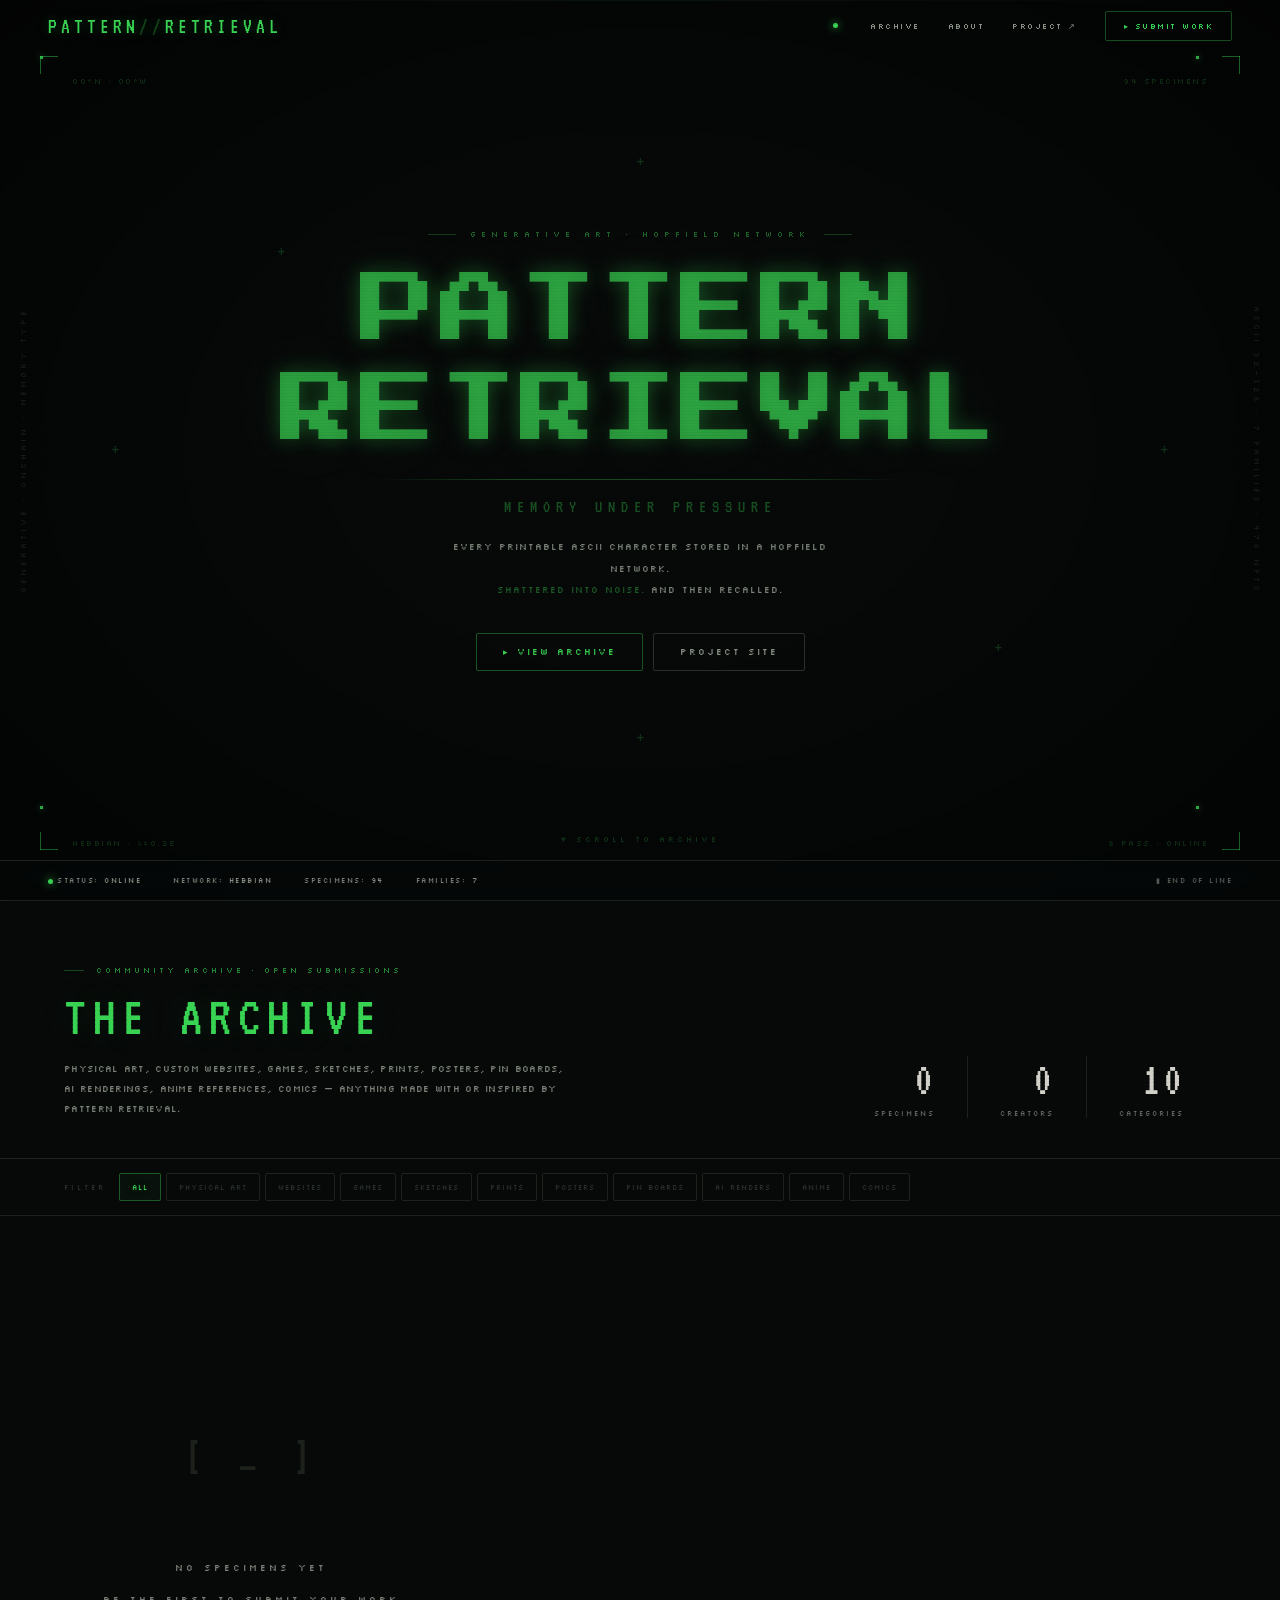
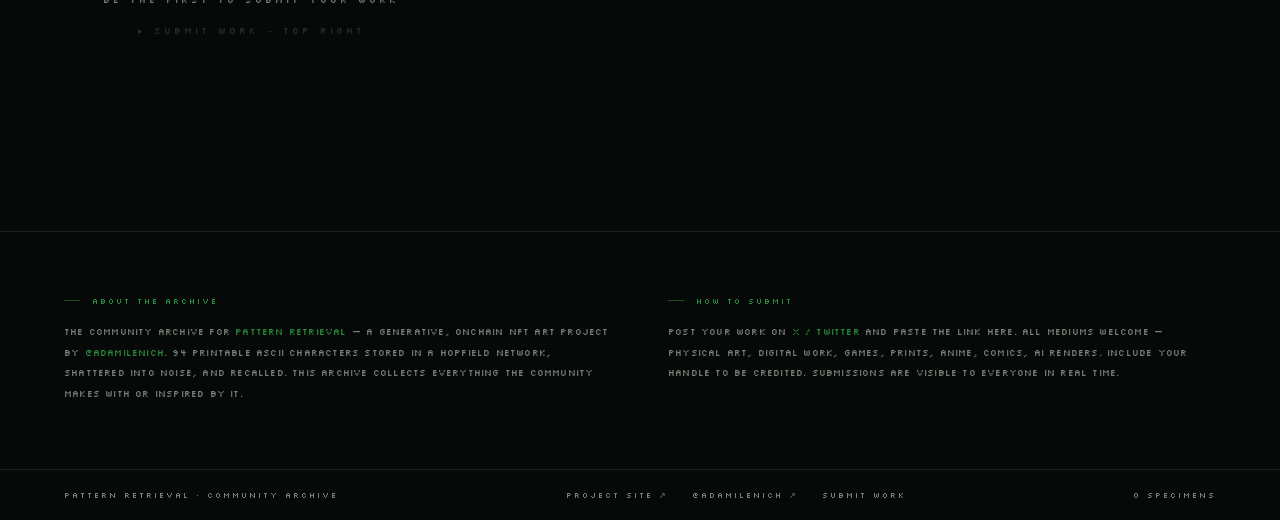
==== commit 1052aab7: "Extract inline CSS to style.css Move the large inline <style> block out of index.html into a new sty" ====
--- a/index.html
+++ b/index.html
@@ -4,493 +4,8 @@
 <meta charset="UTF-8">
 <meta name="viewport" content="width=device-width, initial-scale=1.0">
 <title>PATTERN RETRIEVAL — COMMUNITY ARCHIVE</title>
-<style>
-@import url('https://fonts.googleapis.com/css2?family=Press+Start+2P&family=Silkscreen:wght@400;700&family=VT323&display=swap');
-
-:root {
-  --green:  #39d353;
-  --orange: #e8a020;
-  --amber:  #f5c842;
-  --red:    #e84040;
-  --purple: #9b6ee8;
-  --white:  #d0d0c8;
-  --dim:    #7a8278;
-  --bg:     #070909;
-  --bg2:    #0c0f0e;
-  --bg3:    #111413;
-  --border: #1c211c;
-  --border2:#2a302a;
-  --text:   #8a9288;
-  --sp:     8px;
-}
-
-* { margin: 0; padding: 0; box-sizing: border-box; }
-html { scroll-behavior: smooth; }
-
-body {
-  background: var(--bg);
-  color: var(--text);
-  font-family: 'Silkscreen', monospace;
-  font-size: 11px;
-  overflow-x: hidden;
-  -webkit-font-smoothing: none;
-  image-rendering: pixelated;
-}
-
-body::before {
-  content: '';
-  position: fixed; inset: 0;
-  background: repeating-linear-gradient(0deg, transparent, transparent 2px, rgba(0,0,0,.03) 2px, rgba(0,0,0,.03) 3px);
-  pointer-events: none; z-index: 9998;
-}
-
-/* ══════════════════════════════
-   NAV
-══════════════════════════════ */
-#site-nav {
-  position: fixed; top: 0; left: 0; right: 0;
-  height: 52px; padding: 0 48px;
-  display: flex; align-items: center; justify-content: space-between;
-  z-index: 500; transition: background .25s, border-color .25s;
-  border-bottom: 1px solid transparent;
-}
-#site-nav.scrolled {
-  background: rgba(7,9,9,.96);
-  backdrop-filter: blur(12px);
-  border-color: var(--border);
-}
-.nav-logo {
-  font-family: 'VT323', monospace; font-size: 22px; letter-spacing: 4px;
-  color: var(--green); text-decoration: none;
-  text-shadow: 0 0 12px rgba(57,211,83,.3);
-}
-.nav-logo span { color: rgba(57,211,83,.28); }
-.nav-links { display: flex; gap: 28px; align-items: center; }
-.nav-link {
-  font-size: 8px; letter-spacing: 1.5px; color: var(--text);
-  text-decoration: none; cursor: pointer; background: none; border: none;
-  font-family: inherit; transition: color .15s; padding: 0;
-}
-.nav-link:hover { color: rgba(57,211,83,.65); }
-.nav-sep { width: 1px; height: 14px; background: var(--border2); }
-.nav-cta {
-  height: 30px; padding: 0 18px;
-  border: 1px solid rgba(57,211,83,.35); color: var(--green);
-  font-family: 'Silkscreen', monospace; font-size: 8px; letter-spacing: 1.5px;
-  background: transparent; cursor: pointer; border-radius: 2px;
-  transition: background .15s, border-color .15s;
-}
-.nav-cta:hover { background: rgba(57,211,83,.06); border-color: rgba(57,211,83,.55); }
-.nav-dot {
-  width: 5px; height: 5px; border-radius: 50%;
-  background: var(--green); box-shadow: 0 0 8px var(--green);
-  animation: blink 2.5s ease-in-out infinite;
-  display: inline-block; margin-right: 4px; vertical-align: middle;
-}
-@keyframes blink { 0%,100%{opacity:1} 50%{opacity:.25} }
-
-/* ═══════════════════════════════
-   HERO BANNER
-═══════════════════════════════ */
-#hero {
-  position: relative;
-  width: 100vw; height: 100vh;
-  overflow: hidden;
-  background: transparent;
-}
-
-#globeCanvas {
-  position: absolute; inset: 0;
-  width: 100%; height: 100%;
-}
-
-.vignette {
-  position: absolute; inset: 0;
-  background: radial-gradient(ellipse at center, transparent 35%, rgba(0,0,0,.6) 100%);
-  pointer-events: none; z-index: 5;
-}
-
-.scan-line {
-  position: absolute; left: 0; right: 0; height: 1px;
-  background: linear-gradient(90deg, transparent, rgba(57,211,83,.07), transparent);
-  z-index: 8; animation: scanDown 7s linear infinite; pointer-events: none;
-}
-@keyframes scanDown {
-  0%  { top: -1px; opacity: 0; }
-  5%  { opacity: 1; }
-  95% { opacity: 1; }
-  100%{ top: 100%; opacity: 0; }
-}
-
-/* CORNER CROSSHAIRS */
-.ch { position: absolute; width: 44px; height: 44px; z-index: 20; }
-.ch::before,.ch::after { content: ''; position: absolute; background: rgba(57,211,83,.45); }
-.ch::before { width: 18px; height: 1px; top: 0; left: 0; }
-.ch::after  { width: 1px; height: 18px; top: 0; left: 0; }
-.ch.tl { top: 56px; left: 40px; }
-.ch.tr { top: 56px; right: 40px; transform: scaleX(-1); }
-.ch.bl { bottom: 50px; left: 40px; transform: scaleY(-1); }
-.ch.br { bottom: 50px; right: 40px; transform: scale(-1); }
-.ch-dot {
-  position: absolute; width: 3px; height: 3px;
-  background: rgba(57,211,83,.8); box-shadow: 0 0 6px rgba(57,211,83,.6);
-  top: 0; left: 0;
-}
-
-.plus {
-  position: absolute; z-index: 20;
-  color: rgba(57,211,83,.2); font-size: 10px;
-  font-family: 'Silkscreen', monospace; line-height: 1;
-}
-
-.coord {
-  position: absolute; font-size: 8px; letter-spacing: 1.5px;
-  color: rgba(57,211,83,.18); z-index: 20;
-  font-family: 'Silkscreen', monospace;
-}
-.coord.c1 { top: 76px; left: 72px; }
-.coord.c2 { top: 76px; right: 72px; text-align: right; }
-.coord.c3 { bottom: 52px; left: 72px; }
-.coord.c4 { bottom: 52px; right: 72px; text-align: right; }
-
-.side-lbl {
-  position: absolute; font-size: 8px; letter-spacing: 3px;
-  color: rgba(42,46,42,.45); z-index: 20;
-  writing-mode: vertical-rl; text-orientation: mixed;
-}
-.side-lbl.l { left: 18px; top: 50%; transform: translateY(-50%) rotate(180deg); }
-.side-lbl.r { right: 18px; top: 50%; transform: translateY(-50%); }
-
-/* HERO CONTENT */
-.hero-content {
-  position: absolute; inset: 0;
-  display: flex; flex-direction: column;
-  align-items: center; justify-content: center;
-  z-index: 15; text-align: center; padding: 0 24px;
-}
-.hero-tag {
-  font-size: 8px; letter-spacing: 5px; color: rgba(57,211,83,.45);
-  display: flex; align-items: center; gap: 14px; margin-bottom: 22px;
-}
-.tag-dash { width: 28px; height: 1px; background: rgba(57,211,83,.25); }
-.hero-title {
-  font-family: 'Press Start 2P', monospace;
-  font-size: clamp(24px, 6vw, 78px);
-  color: rgba(57,211,83,.68); letter-spacing: 3px; line-height: 1.3;
-  text-shadow: 0 0 20px rgba(57,211,83,.35), 0 0 60px rgba(57,211,83,.08);
-  animation: flicker 9s ease-in-out infinite;
-}
-@keyframes flicker { 0%,93%,100%{opacity:1} 94%{opacity:.78} 95.5%{opacity:1} 97.5%{opacity:.88} }
-.hero-rule {
-  width: clamp(240px, 42vw, 520px); height: 1px; margin: 18px auto;
-  background: linear-gradient(90deg, transparent, rgba(57,211,83,.3) 25%, rgba(57,211,83,.3) 75%, transparent);
-}
-.hero-sub {
-  font-family: 'VT323', monospace; font-size: clamp(14px, 2vw, 18px);
-  color: rgba(57,211,83,.35); letter-spacing: 6px; margin-bottom: 20px;
-}
-.hero-desc {
-  font-family: 'Silkscreen', monospace;
-  font-size: clamp(8px, .9vw, 9px); color: var(--dim);
-  letter-spacing: 1px; line-height: 2.4; max-width: 400px; margin-bottom: 32px;
-}
-.hero-desc em { color: rgba(57,211,83,.4); font-style: normal; }
-.hero-btns { display: flex; gap: 10px; flex-wrap: wrap; justify-content: center; }
-.hbtn {
-  height: 38px; padding: 0 26px;
-  border: 1px solid rgba(57,211,83,.38); color: var(--green);
-  font-family: 'Silkscreen', monospace; font-size: 9px; letter-spacing: 2px;
-  background: transparent; cursor: pointer; border-radius: 2px;
-  text-decoration: none; display: inline-flex; align-items: center;
-  transition: background .2s, border-color .2s, letter-spacing .2s;
-}
-.hbtn:hover { background: rgba(57,211,83,.06); border-color: rgba(57,211,83,.6); letter-spacing: 4px; }
-.hbtn.ghost { border-color: var(--border2); color: var(--text); }
-.hbtn.ghost:hover { border-color: var(--dim); color: rgba(180,185,180,.7); background: rgba(255,255,255,.02); letter-spacing: 3px; }
-
-/* HERO STATUS BAR */
-.hero-status {
-  position: absolute; bottom: 0; left: 0; right: 0;
-  height: 40px; padding: 0 48px;
-  border-top: 1px solid var(--border);
-  display: flex; align-items: center; justify-content: space-between;
-  z-index: 20; background: rgba(7,9,9,.7); backdrop-filter: blur(8px);
-}
-.st-items { display: flex; gap: 32px; }
-.st-item { font-size: 7px; letter-spacing: 1.5px; color: var(--dim); font-family: 'Silkscreen', monospace; }
-.st-item span { color: var(--text); }
-.st-end { font-size: 7px; letter-spacing: 1.5px; color: var(--dim); font-family: 'Silkscreen', monospace; opacity: .7; }
-
-/* SCROLL HINT */
-.scroll-hint {
-  position: absolute; bottom: 56px; left: 50%; transform: translateX(-50%);
-  font-size: 8px; letter-spacing: 3px; color: rgba(57,211,83,.2);
-  z-index: 20; animation: bounce 2.2s ease-in-out infinite; cursor: pointer;
-}
-@keyframes bounce { 0%,100%{transform:translateX(-50%) translateY(0)} 50%{transform:translateX(-50%) translateY(6px)} }
-
-/* ══════════════════════════════
-   GALLERY SECTION
-══════════════════════════════ */
-#gallery-section { background: transparent; }
-
-/* progress bar */
-.pbar { height: 1px; background: var(--border); overflow: hidden; }
-.pfill {
-  height: 100%; width: 60%; margin-left: -60%;
-  background: var(--green); box-shadow: 0 0 6px var(--green);
-  animation: pscan 1.4s linear infinite;
-}
-@keyframes pscan { to { margin-left: 100%; } }
-
-.sec-hero {
-  padding: 64px 64px 40px;
-  border-bottom: 1px solid var(--border);
-  display: flex; justify-content: space-between; align-items: flex-end;
-  flex-wrap: wrap; gap: 28px;
-}
-.sec-tag {
-  font-size: 8px; letter-spacing: 3px; color: rgba(57,211,83,.6);
-  margin-bottom: 14px; font-family: 'Silkscreen', monospace;
-  display: flex; align-items: center; gap: 12px;
-}
-.sec-tag::before {
-  content: ''; width: 20px; height: 1px;
-  background: rgba(57,211,83,.3); display: inline-block; flex-shrink: 0;
-}
-.sec-title {
-  font-family: 'VT323', monospace; font-size: 56px;
-  color: var(--green); letter-spacing: 7px; line-height: 1;
-  text-shadow: 0 0 32px rgba(57,211,83,.15);
-}
-.sec-sub {
-  font-size: 9px; color: var(--dim); margin-top: 14px; font-family: 'Silkscreen', monospace;
-  line-height: 2.2; max-width: 500px; letter-spacing: .3px;
-}
-
-.stats-row { display: flex; align-items: flex-end; }
-.stat {
-  display: flex; flex-direction: column; align-items: flex-end; gap: 5px;
-  padding: 0 32px; border-left: 1px solid var(--border);
-}
-.stat:first-child { border-left: none; padding-left: 0; }
-.stat-n {
-  font-family: 'VT323', monospace; font-size: 48px;
-  color: var(--white); letter-spacing: 2px; line-height: 1;
-  text-shadow: 0 0 20px rgba(208,208,200,.08);
-}
-.stat-l { font-size: 7px; letter-spacing: 2px; color: var(--dim); font-family: 'Silkscreen', monospace; opacity: .8; }
-
-/* FILTERS */
-.filters {
-  padding: 14px 64px; border-bottom: 1px solid var(--border);
-  display: flex; gap: 5px; flex-wrap: wrap; align-items: center;
-  overflow-x: auto;
-}
-.filters-label { font-size: 7px; letter-spacing: 3px; color: var(--border2); margin-right: 8px; flex-shrink: 0; }
-.fbtn {
-  height: 28px; padding: 0 12px;
-  border: 1px solid var(--border); background: transparent; color: var(--border2);
-  font-family: 'Silkscreen', monospace; font-size: 7px; letter-spacing: 1px;
-  cursor: pointer; border-radius: 2px; transition: all .12s; white-space: nowrap;
-}
-.fbtn:hover { color: rgba(57,211,83,.5); border-color: rgba(57,211,83,.18); }
-.fbtn.active {
-  color: var(--green); border-color: rgba(57,211,83,.38);
-  background: rgba(57,211,83,.04);
-  text-shadow: 0 0 10px rgba(57,211,83,.25);
-}
-
-/* GALLERY GRID */
-.gallery-wrap { padding: 36px 64px 64px; }
-.gallery {
-  display: grid;
-  grid-template-columns: repeat(auto-fill, minmax(320px, 1fr));
-  gap: 14px;
-}
-
-.gcard {
-  border: 1px solid var(--border); border-radius: 3px;
-  overflow: hidden; background: var(--bg2);
-  cursor: pointer; transition: border-color .2s, transform .2s, box-shadow .2s;
-  position: relative;
-}
-.gcard:hover {
-  border-color: var(--border2);
-  transform: translateY(-4px);
-  box-shadow: 0 12px 40px rgba(0,0,0,.5);
-}
-.gcard img { width: 100%; display: block; filter: saturate(.8) contrast(1.05); transition: filter .3s; }
-.gcard:hover img { filter: saturate(1.05) contrast(1.08); }
-.gcard-body { padding: 14px 16px; }
-.gcard-top { display: flex; justify-content: space-between; align-items: center; margin-bottom: 8px; }
-.gcat { font-size: 7px; letter-spacing: 1px; padding: 3px 8px; border-radius: 2px; border: 1px solid; font-family: 'Silkscreen', monospace; }
-.gauthor { font-size: 8px; color: var(--dim); letter-spacing: 1px; font-family: 'Silkscreen', monospace; }
-.gauthor a { color: inherit; text-decoration: none; transition: color .15s; }
-.gauthor a:hover { color: var(--green); }
-.gtitle { font-size: 10px; color: var(--white); letter-spacing: .5px; line-height: 1.7; margin-bottom: 4px; font-family: 'Silkscreen', monospace; }
-.gdesc  { font-size: 8px; color: var(--dim); line-height: 1.8; font-family: 'Silkscreen', monospace; }
-.gdate  { font-size: 7px; color: var(--dim); margin-top: 10px; letter-spacing: 1.5px; font-family: 'Silkscreen', monospace; opacity: .6; }
-
-/* tweet embed card */
-.gcard-link-body { padding: 12px 12px 10px; display: flex; flex-direction: column; gap: 8px; }
-.gcard-link-body .gcard-top { margin-bottom: 0; }
-.gcard-link-body blockquote { margin: 0 !important; width: 100% !important; }
-.glink-handle { font-family: 'VT323', monospace; font-size: 24px; letter-spacing: 2px; color: var(--green); }
-.glink-sub { font-size: 7px; letter-spacing: 1px; color: var(--dim); font-family: 'Silkscreen', monospace; }
-.glink-btn {
-  display: inline-block; align-self: flex-start;
-  font-size: 7px; letter-spacing: 2px; color: var(--green);
-  border: 1px solid rgba(57,211,83,.25); padding: 5px 12px;
-  text-decoration: none; border-radius: 2px; transition: background .15s;
-}
-.glink-btn:hover { background: rgba(57,211,83,.06); }
-
-/* category badge colors */
-.cat-art      { color: var(--orange);  border-color: rgba(232,160,32,.28);  background: rgba(232,160,32,.05); }
-.cat-web      { color: var(--green);   border-color: rgba(57,211,83,.28);   background: rgba(57,211,83,.05); }
-.cat-game     { color: var(--purple);  border-color: rgba(155,110,232,.28); background: rgba(155,110,232,.05); }
-.cat-sketch   { color: var(--amber);   border-color: rgba(245,200,66,.28);  background: rgba(245,200,66,.05); }
-.cat-print    { color: var(--white);   border-color: rgba(208,208,200,.18); background: rgba(208,208,200,.04); }
-.cat-poster   { color: var(--red);     border-color: rgba(232,64,64,.28);   background: rgba(232,64,64,.05); }
-.cat-pinboard { color: var(--dim);     border-color: rgba(96,96,96,.28);    background: rgba(96,96,96,.05); }
-.cat-ai       { color: #00c8f0;        border-color: rgba(0,200,240,.28);   background: rgba(0,200,240,.05); }
-.cat-anime    { color: #f06eb4;        border-color: rgba(240,110,180,.28); background: rgba(240,110,180,.05); }
-.cat-comic    { color: var(--amber);   border-color: rgba(245,200,66,.28);  background: rgba(245,200,66,.05); }
-.cat-other    { color: var(--dim);     border-color: rgba(96,96,96,.28);    background: rgba(96,96,96,.05); }
-
-/* empty state */
-.gempty { text-align: center; padding: 120px 20px; color: var(--dim); font-size: 9px; letter-spacing: 3px; line-height: 3.5; }
-.gempty-icon { font-family: 'VT323', monospace; font-size: 48px; color: var(--border); letter-spacing: 8px; display: block; margin-bottom: 12px; }
-
-/* ABOUT */
-.about-sec {
-  padding: 64px; border-top: 1px solid var(--border);
-  display: grid; grid-template-columns: 1fr 1fr; gap: 56px;
-}
-.about-head {
-  font-size: 8px; letter-spacing: 2px; color: rgba(57,211,83,.65); margin-bottom: 16px;
-  font-family: 'Silkscreen', monospace;
-  display: flex; align-items: center; gap: 12px;
-}
-.about-head::before { content: ''; display: inline-block; width: 16px; height: 1px; background: rgba(57,211,83,.35); }
-.about-body { font-size: 9px; color: var(--dim); line-height: 2.3; letter-spacing: .2px; font-family: 'Silkscreen', monospace; }
-.about-body a { color: rgba(57,211,83,.65); text-decoration: none; transition: color .15s; }
-.about-body a:hover { color: var(--green); }
-
-/* FOOTER */
-footer {
-  border-top: 1px solid var(--border); padding: 20px 64px;
-  display: flex; align-items: center; justify-content: space-between;
-  font-size: 8px; letter-spacing: 2px; color: var(--dim);
-  font-family: 'Silkscreen', monospace;
-  flex-wrap: wrap; gap: 12px;
-}
-.footer-center { display: flex; gap: 24px; align-items: center; }
-.footer-link { color: var(--dim); text-decoration: none; transition: color .15s; cursor: pointer; background: none; border: none; font-family: inherit; font-size: inherit; letter-spacing: inherit; }
-.footer-link:hover { color: rgba(57,211,83,.45); }
-
-/* MODAL */
-.modal-bg {
-  position: fixed; inset: 0; background: rgba(0,0,0,.85);
-  backdrop-filter: blur(4px);
-  z-index: 600; display: none; align-items: center; justify-content: center; padding: 24px;
-}
-.modal-bg.open { display: flex; }
-.modal {
-  background: var(--bg2); border: 1px solid var(--border2); border-radius: 4px;
-  width: 100%; max-width: 460px; max-height: 90vh; overflow-y: auto;
-  box-shadow: 0 32px 96px rgba(0,0,0,.75); position: relative;
-}
-.modal::before {
-  content: ''; position: absolute; top: 0; left: 20%; right: 20%; height: 1px;
-  background: linear-gradient(90deg, transparent, rgba(57,211,83,.5), transparent);
-  pointer-events: none;
-}
-.modal-head {
-  display: flex; align-items: center; justify-content: space-between;
-  padding: 20px 24px 18px; border-bottom: 1px solid var(--border);
-}
-.modal-ttl {
-  font-family: 'VT323', monospace; font-size: 22px;
-  color: var(--green); letter-spacing: 5px;
-  text-shadow: 0 0 14px rgba(57,211,83,.2);
-}
-.modal-x {
-  width: 28px; height: 28px; display: flex; align-items: center; justify-content: center;
-  background: none; border: 1px solid var(--border); color: var(--dim); font-size: 13px;
-  cursor: pointer; border-radius: 2px; transition: all .12s; font-family: inherit;
-}
-.modal-x:hover { border-color: rgba(232,64,64,.4); color: var(--red); }
-.modal-body { padding: 24px; display: flex; flex-direction: column; gap: 20px; }
-
-.field { display: flex; flex-direction: column; gap: 7px; }
-.field label { font-size: 8px; letter-spacing: 2px; color: var(--dim); font-family: 'Silkscreen', monospace; }
-.field input, .field select {
-  background: var(--bg); border: 1px solid var(--border);
-  color: var(--white); font-family: 'Silkscreen', monospace;
-  font-size: 10px; letter-spacing: .5px; height: 40px; padding: 0 14px;
-  border-radius: 2px; outline: none; transition: border-color .15s; width: 100%;
-}
-.field input:focus, .field select:focus { border-color: rgba(57,211,83,.38); box-shadow: inset 3px 0 0 rgba(57,211,83,.3); }
-.field select option { background: var(--bg); }
-
-.up-zone {
-  border: 1px dashed var(--border2); border-radius: 2px; padding: 20px;
-  text-align: center; cursor: pointer; background: var(--bg); transition: border-color .15s;
-}
-.up-zone:hover { border-color: rgba(57,211,83,.3); }
-.up-zone input { display: none; }
-.up-lbl { font-size: 9px; letter-spacing: 2px; color: var(--green); display: block; margin-bottom: 4px; }
-.up-sub { font-size: 8px; color: var(--dim); }
-#imgPreview {
-  width: 100%; border-radius: 2px; border: 1px solid var(--border);
-  max-height: 180px; object-fit: cover; display: none; margin-top: 8px;
-}
-
-.sbtn {
-  width: 100%; height: 44px; background: transparent;
-  border: 1px solid rgba(57,211,83,.45); color: var(--green);
-  font-family: 'Silkscreen', monospace; font-size: 10px; letter-spacing: 3px;
-  cursor: pointer; border-radius: 2px; transition: all .15s;
-  text-shadow: 0 0 10px rgba(57,211,83,.3);
-  margin-top: 4px;
-}
-.sbtn:hover { background: rgba(57,211,83,.06); border-color: rgba(57,211,83,.65); box-shadow: 0 0 20px rgba(57,211,83,.08); }
-.sbtn:disabled { border-color: var(--border); color: var(--dim); text-shadow: none; cursor: not-allowed; box-shadow: none; }
-.fnote { font-size: 8px; color: var(--dim); letter-spacing: .2px; line-height: 2; padding: 10px 14px; background: rgba(57,211,83,.03); border-left: 2px solid rgba(57,211,83,.2); border-radius: 0 2px 2px 0; font-family: 'Silkscreen', monospace; }
-
-/* LIGHTBOX */
-.lightbox {
-  position: fixed; inset: 0; background: rgba(0,0,0,.92);
-  backdrop-filter: blur(6px);
-  z-index: 700; display: none; align-items: center; justify-content: center; padding: 24px;
-}
-.lightbox.open { display: flex; }
-.lightbox img { max-width: 90vw; max-height: 82vh; border-radius: 2px; box-shadow: 0 24px 80px rgba(0,0,0,.7); }
-.lb-x {
-  position: absolute; top: 24px; right: 32px;
-  width: 32px; height: 32px; display: flex; align-items: center; justify-content: center;
-  background: none; border: 1px solid var(--border2); color: var(--dim); font-size: 14px; cursor: pointer;
-  border-radius: 2px; transition: all .12s; font-family: inherit;
-}
-.lb-x:hover { border-color: rgba(232,64,64,.4); color: var(--red); }
-
-/* TOAST */
-.toast {
-  position: fixed; bottom: 32px; right: 32px;
-  background: var(--bg2); border: 1px solid rgba(57,211,83,.35);
-  color: var(--green); padding: 12px 22px; border-radius: 3px;
-  font-family: 'Silkscreen', monospace; font-size: 9px; letter-spacing: 2px;
-  box-shadow: 0 8px 32px rgba(0,0,0,.5), 0 0 0 1px rgba(57,211,83,.08);
-  transform: translateY(70px); opacity: 0; transition: all .3s cubic-bezier(.2,.8,.3,1); z-index: 800;
-}
-.toast.show { transform: translateY(0); opacity: 1; }
-
-::-webkit-scrollbar { width: 4px; }
-::-webkit-scrollbar-track { background: var(--bg); }
-::-webkit-scrollbar-thumb { background: var(--border); border-radius: 2px; }
-</style>
+<link rel="stylesheet" href="style.css">
+
 </head>
 <body>
 <canvas id="bgCanvas" style="position:fixed;top:0;left:0;width:100%;height:100%;pointer-events:none;z-index:0;"></canvas>
@@ -1037,112 +552,4 @@
   const bc = document.getElementById('bgCanvas');
   const bx = bc.getContext('2d');
 
-  // Exact patternretrieval.app character → phosphor color map
-  const CMAP = {
-    // GREEN — Containers
-    '(':  [57,211,83], ')':  [57,211,83], '[': [57,211,83], ']': [57,211,83],
-    '{':  [57,211,83], '}':  [57,211,83], '<': [57,211,83], '>': [57,211,83],
-
-    // ORANGE — Dense Symbols
-    '$':  [232,160,32], '%': [232,160,32], '&': [232,160,32],
-    '?':  [232,160,32], '@': [232,160,32], '#': [232,160,32], '*': [232,160,32],
-
-    // AMBER — Crossbars
-    'E':  [245,200,66], 'F': [245,200,66], 'H': [245,200,66],
-    'I':  [245,200,66], 'L': [245,200,66], 'T': [245,200,66],
-    'f':  [245,200,66], 't': [245,200,66], '+': [245,200,66],
-
-    // RED — Floating Marks
-    '!':  [232,64,64],  ',': [232,64,64],  '.': [232,64,64],
-    "'":  [232,64,64],  '`': [232,64,64],  '"': [232,64,64],
-    '^':  [232,64,64],  '~': [232,64,64],  ':': [232,64,64], ';': [232,64,64],
-
-    // ORANGE — Angles
-    'A':  [232,160,32], 'K': [232,160,32], 'V': [232,160,32],
-    'W':  [232,160,32], 'X': [232,160,32], 'Y': [232,160,32],
-    'Z':  [232,160,32], '\\': [232,160,32], '/': [232,160,32],
-
-    // WHITE — Curves
-    'B':  [208,208,200],'C': [208,208,200],'D': [208,208,200],
-    'G':  [208,208,200],'J': [208,208,200],'O': [208,208,200],
-    'P':  [208,208,200],'Q': [208,208,200],'R': [208,208,200],
-    'S':  [208,208,200],'U': [208,208,200],
-
-    // PURPLE — special set
-    '1':  [155,110,232],'4': [155,110,232],'7': [155,110,232],
-    '=':  [155,110,232],'_': [155,110,232],
-    'i':  [155,110,232],'j': [155,110,232],'l': [155,110,232],'r': [155,110,232],
-
-    // DIM GRAY — Ghosts
-    '░':  [96,96,96],   '▒': [96,96,96],  '▓': [96,96,96],
-    '█':  [96,96,96],   '▌': [96,96,96],  '▐': [96,96,96],
-  };
-  const ALL_CHARS = Object.keys(CMAP);
-
-  let BW, BH;
-
-  class BPtc {
-    reset(scatter) {
-      this.ch  = ALL_CHARS[Math.floor(Math.random()*ALL_CHARS.length)];
-      this.col = CMAP[this.ch];
-      this.x   = Math.random()*BW;
-      this.y   = scatter ? Math.random()*BH : (Math.random()<.5 ? -16 : BH+16);
-      // mostly vertical, tiny horizontal wobble
-      this.vy  = (Math.random()<.5 ? -1 : 1) * (Math.random()*.35 + .12);
-      this.vx  = (Math.random()-.5) * .04;
-      this.sz  = [14,16,18,20][Math.floor(Math.random()*4)];
-      this.a   = Math.random()*.22 + .10;
-      this.life = 0;
-      this.maxLife = 500 + Math.random()*700;
-    }
-    constructor() { this.reset(true); }
-    update() {
-      this.x += this.vx;
-      this.y += this.vy;
-      this.life++;
-      // slight horizontal sine drift
-      this.x += Math.sin(this.life*.025 + this.x*.01)*.18;
-      if(this.life > this.maxLife || this.y < -30 || this.y > BH+30) this.reset(false);
-    }
-    draw() {
-      const [r,g,b] = this.col;
-      const fi = Math.min(1, this.life/40);
-      const fo = Math.min(1, (this.maxLife-this.life)/40);
-      const alpha = this.a * fi * fo;
-      if(alpha < .005) return;
-      bx.save();
-      bx.globalAlpha = alpha;
-      bx.fillStyle   = `rgb(${r},${g},${b})`;
-      bx.shadowColor = `rgba(${r},${g},${b},.7)`;
-      bx.shadowBlur  = 6;
-      bx.font        = `${this.sz}px "Share Tech Mono",monospace`;
-      bx.fillText(this.ch, this.x, this.y);
-      bx.restore();
-    }
-  }
-
-  let bPtcs = [];
-
-  function bResize() {
-    BW = bc.width  = window.innerWidth;
-    BH = bc.height = window.innerHeight;
-    bPtcs = [];
-    const n = Math.floor((BW*BH)/18000);
-    for(let i=0; i<n; i++) bPtcs.push(new BPtc());
-  }
-
-  function bFrame() {
-    bx.clearRect(0,0,BW,BH);
-    bPtcs.forEach(p => { p.update(); p.draw(); });
-    requestAnimationFrame(bFrame);
-  }
-
-  window.addEventListener('resize', bResize);
-  bResize();
-  bFrame();
-})();
-</script>
-<script async src="https://platform.twitter.com/widgets.js"></script>
-<script src="https://cdn.jsdelivr.net/npm/@supabase/supabase-js@2"></script>
-</body>
-</html>
+  // Exact patternretrieval.app character → phosphor c
--- a/style.css
+++ b/style.css
@@ -0,0 +1,485 @@
+@import url('https://fonts.googleapis.com/css2?family=Press+Start+2P&family=Silkscreen:wght@400;700&family=VT323&display=swap');
+
+:root {
+  --green:  #39d353;
+  --orange: #e8a020;
+  --amber:  #f5c842;
+  --red:    #e84040;
+  --purple: #9b6ee8;
+  --white:  #d0d0c8;
+  --dim:    #7a8278;
+  --bg:     #070909;
+  --bg2:    #0c0f0e;
+  --bg3:    #111413;
+  --border: #1c211c;
+  --border2:#2a302a;
+  --text:   #8a9288;
+  --sp:     8px;
+}
+
+* { margin: 0; padding: 0; box-sizing: border-box; }
+html { scroll-behavior: smooth; }
+
+body {
+  background: var(--bg);
+  color: var(--text);
+  font-family: 'Silkscreen', monospace;
+  font-size: 11px;
+  overflow-x: hidden;
+  -webkit-font-smoothing: none;
+  image-rendering: pixelated;
+}
+
+body::before {
+  content: '';
+  position: fixed; inset: 0;
+  background: repeating-linear-gradient(0deg, transparent, transparent 2px, rgba(0,0,0,.03) 2px, rgba(0,0,0,.03) 3px);
+  pointer-events: none; z-index: 9998;
+}
+
+/* ══════════════════════════════
+   NAV
+══════════════════════════════ */
+#site-nav {
+  position: fixed; top: 0; left: 0; right: 0;
+  height: 52px; padding: 0 48px;
+  display: flex; align-items: center; justify-content: space-between;
+  z-index: 500; transition: background .25s, border-color .25s;
+  border-bottom: 1px solid transparent;
+}
+#site-nav.scrolled {
+  background: rgba(7,9,9,.96);
+  backdrop-filter: blur(12px);
+  border-color: var(--border);
+}
+.nav-logo {
+  font-family: 'VT323', monospace; font-size: 22px; letter-spacing: 4px;
+  color: var(--green); text-decoration: none;
+  text-shadow: 0 0 12px rgba(57,211,83,.3);
+}
+.nav-logo span { color: rgba(57,211,83,.28); }
+.nav-links { display: flex; gap: 28px; align-items: center; }
+.nav-link {
+  font-size: 8px; letter-spacing: 1.5px; color: var(--text);
+  text-decoration: none; cursor: pointer; background: none; border: none;
+  font-family: inherit; transition: color .15s; padding: 0;
+}
+.nav-link:hover { color: rgba(57,211,83,.65); }
+.nav-sep { width: 1px; height: 14px; background: var(--border2); }
+.nav-cta {
+  height: 30px; padding: 0 18px;
+  border: 1px solid rgba(57,211,83,.35); color: var(--green);
+  font-family: 'Silkscreen', monospace; font-size: 8px; letter-spacing: 1.5px;
+  background: transparent; cursor: pointer; border-radius: 2px;
+  transition: background .15s, border-color .15s;
+}
+.nav-cta:hover { background: rgba(57,211,83,.06); border-color: rgba(57,211,83,.55); }
+.nav-dot {
+  width: 5px; height: 5px; border-radius: 50%;
+  background: var(--green); box-shadow: 0 0 8px var(--green);
+  animation: blink 2.5s ease-in-out infinite;
+  display: inline-block; margin-right: 4px; vertical-align: middle;
+}
+@keyframes blink { 0%,100%{opacity:1} 50%{opacity:.25} }
+
+/* ═══════════════════════════════
+   HERO BANNER
+═══════════════════════════════ */
+#hero {
+  position: relative;
+  width: 100vw; height: 100vh;
+  overflow: hidden;
+  background: transparent;
+}
+
+#globeCanvas {
+  position: absolute; inset: 0;
+  width: 100%; height: 100%;
+}
+
+.vignette {
+  position: absolute; inset: 0;
+  background: radial-gradient(ellipse at center, transparent 35%, rgba(0,0,0,.6) 100%);
+  pointer-events: none; z-index: 5;
+}
+
+.scan-line {
+  position: absolute; left: 0; right: 0; height: 1px;
+  background: linear-gradient(90deg, transparent, rgba(57,211,83,.07), transparent);
+  z-index: 8; animation: scanDown 7s linear infinite; pointer-events: none;
+}
+@keyframes scanDown {
+  0%  { top: -1px; opacity: 0; }
+  5%  { opacity: 1; }
+  95% { opacity: 1; }
+  100%{ top: 100%; opacity: 0; }
+}
+
+/* CORNER CROSSHAIRS */
+.ch { position: absolute; width: 44px; height: 44px; z-index: 20; }
+.ch::before,.ch::after { content: ''; position: absolute; background: rgba(57,211,83,.45); }
+.ch::before { width: 18px; height: 1px; top: 0; left: 0; }
+.ch::after  { width: 1px; height: 18px; top: 0; left: 0; }
+.ch.tl { top: 56px; left: 40px; }
+.ch.tr { top: 56px; right: 40px; transform: scaleX(-1); }
+.ch.bl { bottom: 50px; left: 40px; transform: scaleY(-1); }
+.ch.br { bottom: 50px; right: 40px; transform: scale(-1); }
+.ch-dot {
+  position: absolute; width: 3px; height: 3px;
+  background: rgba(57,211,83,.8); box-shadow: 0 0 6px rgba(57,211,83,.6);
+  top: 0; left: 0;
+}
+
+.plus {
+  position: absolute; z-index: 20;
+  color: rgba(57,211,83,.2); font-size: 10px;
+  font-family: 'Silkscreen', monospace; line-height: 1;
+}
+
+.coord {
+  position: absolute; font-size: 8px; letter-spacing: 1.5px;
+  color: rgba(57,211,83,.18); z-index: 20;
+  font-family: 'Silkscreen', monospace;
+}
+.coord.c1 { top: 76px; left: 72px; }
+.coord.c2 { top: 76px; right: 72px; text-align: right; }
+.coord.c3 { bottom: 52px; left: 72px; }
+.coord.c4 { bottom: 52px; right: 72px; text-align: right; }
+
+.side-lbl {
+  position: absolute; font-size: 8px; letter-spacing: 3px;
+  color: rgba(42,46,42,.45); z-index: 20;
+  writing-mode: vertical-rl; text-orientation: mixed;
+}
+.side-lbl.l { left: 18px; top: 50%; transform: translateY(-50%) rotate(180deg); }
+.side-lbl.r { right: 18px; top: 50%; transform: translateY(-50%); }
+
+/* HERO CONTENT */
+.hero-content {
+  position: absolute; inset: 0;
+  display: flex; flex-direction: column;
+  align-items: center; justify-content: center;
+  z-index: 15; text-align: center; padding: 0 24px;
+}
+.hero-tag {
+  font-size: 8px; letter-spacing: 5px; color: rgba(57,211,83,.45);
+  display: flex; align-items: center; gap: 14px; margin-bottom: 22px;
+}
+.tag-dash { width: 28px; height: 1px; background: rgba(57,211,83,.25); }
+.hero-title {
+  font-family: 'Press Start 2P', monospace;
+  font-size: clamp(24px, 6vw, 78px);
+  color: rgba(57,211,83,.68); letter-spacing: 3px; line-height: 1.3;
+  text-shadow: 0 0 20px rgba(57,211,83,.35), 0 0 60px rgba(57,211,83,.08);
+  animation: flicker 9s ease-in-out infinite;
+}
+@keyframes flicker { 0%,93%,100%{opacity:1} 94%{opacity:.78} 95.5%{opacity:1} 97.5%{opacity:.88} }
+.hero-rule {
+  width: clamp(240px, 42vw, 520px); height: 1px; margin: 18px auto;
+  background: linear-gradient(90deg, transparent, rgba(57,211,83,.3) 25%, rgba(57,211,83,.3) 75%, transparent);
+}
+.hero-sub {
+  font-family: 'VT323', monospace; font-size: clamp(14px, 2vw, 18px);
+  color: rgba(57,211,83,.35); letter-spacing: 6px; margin-bottom: 20px;
+}
+.hero-desc {
+  font-family: 'Silkscreen', monospace;
+  font-size: clamp(8px, .9vw, 9px); color: var(--dim);
+  letter-spacing: 1px; line-height: 2.4; max-width: 400px; margin-bottom: 32px;
+}
+.hero-desc em { color: rgba(57,211,83,.4); font-style: normal; }
+.hero-btns { display: flex; gap: 10px; flex-wrap: wrap; justify-content: center; }
+.hbtn {
+  height: 38px; padding: 0 26px;
+  border: 1px solid rgba(57,211,83,.38); color: var(--green);
+  font-family: 'Silkscreen', monospace; font-size: 9px; letter-spacing: 2px;
+  background: transparent; cursor: pointer; border-radius: 2px;
+  text-decoration: none; display: inline-flex; align-items: center;
+  transition: background .2s, border-color .2s, letter-spacing .2s;
+}
+.hbtn:hover { background: rgba(57,211,83,.06); border-color: rgba(57,211,83,.6); letter-spacing: 4px; }
+.hbtn.ghost { border-color: var(--border2); color: var(--text); }
+.hbtn.ghost:hover { border-color: var(--dim); color: rgba(180,185,180,.7); background: rgba(255,255,255,.02); letter-spacing: 3px; }
+
+/* HERO STATUS BAR */
+.hero-status {
+  position: absolute; bottom: 0; left: 0; right: 0;
+  height: 40px; padding: 0 48px;
+  border-top: 1px solid var(--border);
+  display: flex; align-items: center; justify-content: space-between;
+  z-index: 20; background: rgba(7,9,9,.7); backdrop-filter: blur(8px);
+}
+.st-items { display: flex; gap: 32px; }
+.st-item { font-size: 7px; letter-spacing: 1.5px; color: var(--dim); font-family: 'Silkscreen', monospace; }
+.st-item span { color: var(--text); }
+.st-end { font-size: 7px; letter-spacing: 1.5px; color: var(--dim); font-family: 'Silkscreen', monospace; opacity: .7; }
+
+/* SCROLL HINT */
+.scroll-hint {
+  position: absolute; bottom: 56px; left: 50%; transform: translateX(-50%);
+  font-size: 8px; letter-spacing: 3px; color: rgba(57,211,83,.2);
+  z-index: 20; animation: bounce 2.2s ease-in-out infinite; cursor: pointer;
+}
+@keyframes bounce { 0%,100%{transform:translateX(-50%) translateY(0)} 50%{transform:translateX(-50%) translateY(6px)} }
+
+/* ══════════════════════════════
+   GALLERY SECTION
+══════════════════════════════ */
+#gallery-section { background: transparent; }
+
+/* progress bar */
+.pbar { height: 1px; background: var(--border); overflow: hidden; }
+.pfill {
+  height: 100%; width: 60%; margin-left: -60%;
+  background: var(--green); box-shadow: 0 0 6px var(--green);
+  animation: pscan 1.4s linear infinite;
+}
+@keyframes pscan { to { margin-left: 100%; } }
+
+.sec-hero {
+  padding: 64px 64px 40px;
+  border-bottom: 1px solid var(--border);
+  display: flex; justify-content: space-between; align-items: flex-end;
+  flex-wrap: wrap; gap: 28px;
+}
+.sec-tag {
+  font-size: 8px; letter-spacing: 3px; color: rgba(57,211,83,.6);
+  margin-bottom: 14px; font-family: 'Silkscreen', monospace;
+  display: flex; align-items: center; gap: 12px;
+}
+.sec-tag::before {
+  content: ''; width: 20px; height: 1px;
+  background: rgba(57,211,83,.3); display: inline-block; flex-shrink: 0;
+}
+.sec-title {
+  font-family: 'VT323', monospace; font-size: 56px;
+  color: var(--green); letter-spacing: 7px; line-height: 1;
+  text-shadow: 0 0 32px rgba(57,211,83,.15);
+}
+.sec-sub {
+  font-size: 9px; color: var(--dim); margin-top: 14px; font-family: 'Silkscreen', monospace;
+  line-height: 2.2; max-width: 500px; letter-spacing: .3px;
+}
+
+.stats-row { display: flex; align-items: flex-end; }
+.stat {
+  display: flex; flex-direction: column; align-items: flex-end; gap: 5px;
+  padding: 0 32px; border-left: 1px solid var(--border);
+}
+.stat:first-child { border-left: none; padding-left: 0; }
+.stat-n {
+  font-family: 'VT323', monospace; font-size: 48px;
+  color: var(--white); letter-spacing: 2px; line-height: 1;
+  text-shadow: 0 0 20px rgba(208,208,200,.08);
+}
+.stat-l { font-size: 7px; letter-spacing: 2px; color: var(--dim); font-family: 'Silkscreen', monospace; opacity: .8; }
+
+/* FILTERS */
+.filters {
+  padding: 14px 64px; border-bottom: 1px solid var(--border);
+  display: flex; gap: 5px; flex-wrap: wrap; align-items: center;
+  overflow-x: auto;
+}
+.filters-label { font-size: 7px; letter-spacing: 3px; color: var(--border2); margin-right: 8px; flex-shrink: 0; }
+.fbtn {
+  height: 28px; padding: 0 12px;
+  border: 1px solid var(--border); background: transparent; color: var(--border2);
+  font-family: 'Silkscreen', monospace; font-size: 7px; letter-spacing: 1px;
+  cursor: pointer; border-radius: 2px; transition: all .12s; white-space: nowrap;
+}
+.fbtn:hover { color: rgba(57,211,83,.5); border-color: rgba(57,211,83,.18); }
+.fbtn.active {
+  color: var(--green); border-color: rgba(57,211,83,.38);
+  background: rgba(57,211,83,.04);
+  text-shadow: 0 0 10px rgba(57,211,83,.25);
+}
+
+/* GALLERY GRID */
+.gallery-wrap { padding: 36px 64px 64px; }
+.gallery {
+  display: grid;
+  grid-template-columns: repeat(auto-fill, minmax(320px, 1fr));
+  gap: 14px;
+}
+
+.gcard {
+  border: 1px solid var(--border); border-radius: 3px;
+  overflow: hidden; background: var(--bg2);
+  cursor: pointer; transition: border-color .2s, transform .2s, box-shadow .2s;
+  position: relative;
+}
+.gcard:hover {
+  border-color: var(--border2);
+  transform: translateY(-4px);
+  box-shadow: 0 12px 40px rgba(0,0,0,.5);
+}
+.gcard img { width: 100%; display: block; filter: saturate(.8) contrast(1.05); transition: filter .3s; }
+.gcard:hover img { filter: saturate(1.05) contrast(1.08); }
+.gcard-body { padding: 14px 16px; }
+.gcard-top { display: flex; justify-content: space-between; align-items: center; margin-bottom: 8px; }
+.gcat { font-size: 7px; letter-spacing: 1px; padding: 3px 8px; border-radius: 2px; border: 1px solid; font-family: 'Silkscreen', monospace; }
+.gauthor { font-size: 8px; color: var(--dim); letter-spacing: 1px; font-family: 'Silkscreen', monospace; }
+.gauthor a { color: inherit; text-decoration: none; transition: color .15s; }
+.gauthor a:hover { color: var(--green); }
+.gtitle { font-size: 10px; color: var(--white); letter-spacing: .5px; line-height: 1.7; margin-bottom: 4px; font-family: 'Silkscreen', monospace; }
+.gdesc  { font-size: 8px; color: var(--dim); line-height: 1.8; font-family: 'Silkscreen', monospace; }
+.gdate  { font-size: 7px; color: var(--dim); margin-top: 10px; letter-spacing: 1.5px; font-family: 'Silkscreen', monospace; opacity: .6; }
+
+/* tweet embed card */
+.gcard-link-body { padding: 12px 12px 10px; display: flex; flex-direction: column; gap: 8px; }
+.gcard-link-body .gcard-top { margin-bottom: 0; }
+.gcard-link-body blockquote { margin: 0 !important; width: 100% !important; }
+.glink-handle { font-family: 'VT323', monospace; font-size: 24px; letter-spacing: 2px; color: var(--green); }
+.glink-sub { font-size: 7px; letter-spacing: 1px; color: var(--dim); font-family: 'Silkscreen', monospace; }
+.glink-btn {
+  display: inline-block; align-self: flex-start;
+  font-size: 7px; letter-spacing: 2px; color: var(--green);
+  border: 1px solid rgba(57,211,83,.25); padding: 5px 12px;
+  text-decoration: none; border-radius: 2px; transition: background .15s;
+}
+.glink-btn:hover { background: rgba(57,211,83,.06); }
+
+/* category badge colors */
+.cat-art      { color: var(--orange);  border-color: rgba(232,160,32,.28);  background: rgba(232,160,32,.05); }
+.cat-web      { color: var(--green);   border-color: rgba(57,211,83,.28);   background: rgba(57,211,83,.05); }
+.cat-game     { color: var(--purple);  border-color: rgba(155,110,232,.28); background: rgba(155,110,232,.05); }
+.cat-sketch   { color: var(--amber);   border-color: rgba(245,200,66,.28);  background: rgba(245,200,66,.05); }
+.cat-print    { color: var(--white);   border-color: rgba(208,208,200,.18); background: rgba(208,208,200,.04); }
+.cat-poster   { color: var(--red);     border-color: rgba(232,64,64,.28);   background: rgba(232,64,64,.05); }
+.cat-pinboard { color: var(--dim);     border-color: rgba(96,96,96,.28);    background: rgba(96,96,96,.05); }
+.cat-ai       { color: #00c8f0;        border-color: rgba(0,200,240,.28);   background: rgba(0,200,240,.05); }
+.cat-anime    { color: #f06eb4;        border-color: rgba(240,110,180,.28); background: rgba(240,110,180,.05); }
+.cat-comic    { color: var(--amber);   border-color: rgba(245,200,66,.28);  background: rgba(245,200,66,.05); }
+.cat-other    { color: var(--dim);     border-color: rgba(96,96,96,.28);    background: rgba(96,96,96,.05); }
+
+/* empty state */
+.gempty { text-align: center; padding: 120px 20px; color: var(--dim); font-size: 9px; letter-spacing: 3px; line-height: 3.5; }
+.gempty-icon { font-family: 'VT323', monospace; font-size: 48px; color: var(--border); letter-spacing: 8px; display: block; margin-bottom: 12px; }
+
+/* ABOUT */
+.about-sec {
+  padding: 64px; border-top: 1px solid var(--border);
+  display: grid; grid-template-columns: 1fr 1fr; gap: 56px;
+}
+.about-head {
+  font-size: 8px; letter-spacing: 2px; color: rgba(57,211,83,.65); margin-bottom: 16px;
+  font-family: 'Silkscreen', monospace;
+  display: flex; align-items: center; gap: 12px;
+}
+.about-head::before { content: ''; display: inline-block; width: 16px; height: 1px; background: rgba(57,211,83,.35); }
+.about-body { font-size: 9px; color: var(--dim); line-height: 2.3; letter-spacing: .2px; font-family: 'Silkscreen', monospace; }
+.about-body a { color: rgba(57,211,83,.65); text-decoration: none; transition: color .15s; }
+.about-body a:hover { color: var(--green); }
+
+/* FOOTER */
+footer {
+  border-top: 1px solid var(--border); padding: 20px 64px;
+  display: flex; align-items: center; justify-content: space-between;
+  font-size: 8px; letter-spacing: 2px; color: var(--dim);
+  font-family: 'Silkscreen', monospace;
+  flex-wrap: wrap; gap: 12px;
+}
+.footer-center { display: flex; gap: 24px; align-items: center; }
+.footer-link { color: var(--dim); text-decoration: none; transition: color .15s; cursor: pointer; background: none; border: none; font-family: inherit; font-size: inherit; letter-spacing: inherit; }
+.footer-link:hover { color: rgba(57,211,83,.45); }
+
+/* MODAL */
+.modal-bg {
+  position: fixed; inset: 0; background: rgba(0,0,0,.85);
+  backdrop-filter: blur(4px);
+  z-index: 600; display: none; align-items: center; justify-content: center; padding: 24px;
+}
+.modal-bg.open { display: flex; }
+.modal {
+  background: var(--bg2); border: 1px solid var(--border2); border-radius: 4px;
+  width: 100%; max-width: 460px; max-height: 90vh; overflow-y: auto;
+  box-shadow: 0 32px 96px rgba(0,0,0,.75); position: relative;
+}
+.modal::before {
+  content: ''; position: absolute; top: 0; left: 20%; right: 20%; height: 1px;
+  background: linear-gradient(90deg, transparent, rgba(57,211,83,.5), transparent);
+  pointer-events: none;
+}
+.modal-head {
+  display: flex; align-items: center; justify-content: space-between;
+  padding: 20px 24px 18px; border-bottom: 1px solid var(--border);
+}
+.modal-ttl {
+  font-family: 'VT323', monospace; font-size: 22px;
+  color: var(--green); letter-spacing: 5px;
+  text-shadow: 0 0 14px rgba(57,211,83,.2);
+}
+.modal-x {
+  width: 28px; height: 28px; display: flex; align-items: center; justify-content: center;
+  background: none; border: 1px solid var(--border); color: var(--dim); font-size: 13px;
+  cursor: pointer; border-radius: 2px; transition: all .12s; font-family: inherit;
+}
+.modal-x:hover { border-color: rgba(232,64,64,.4); color: var(--red); }
+.modal-body { padding: 24px; display: flex; flex-direction: column; gap: 20px; }
+
+.field { display: flex; flex-direction: column; gap: 7px; }
+.field label { font-size: 8px; letter-spacing: 2px; color: var(--dim); font-family: 'Silkscreen', monospace; }
+.field input, .field select {
+  background: var(--bg); border: 1px solid var(--border);
+  color: var(--white); font-family: 'Silkscreen', monospace;
+  font-size: 10px; letter-spacing: .5px; height: 40px; padding: 0 14px;
+  border-radius: 2px; outline: none; transition: border-color .15s; width: 100%;
+}
+.field input:focus, .field select:focus { border-color: rgba(57,211,83,.38); box-shadow: inset 3px 0 0 rgba(57,211,83,.3); }
+.field select option { background: var(--bg); }
+
+.up-zone {
+  border: 1px dashed var(--border2); border-radius: 2px; padding: 20px;
+  text-align: center; cursor: pointer; background: var(--bg); transition: border-color .15s;
+}
+.up-zone:hover { border-color: rgba(57,211,83,.3); }
+.up-zone input { display: none; }
+.up-lbl { font-size: 9px; letter-spacing: 2px; color: var(--green); display: block; margin-bottom: 4px; }
+.up-sub { font-size: 8px; color: var(--dim); }
+#imgPreview {
+  width: 100%; border-radius: 2px; border: 1px solid var(--border);
+  max-height: 180px; object-fit: cover; display: none; margin-top: 8px;
+}
+
+.sbtn {
+  width: 100%; height: 44px; background: transparent;
+  border: 1px solid rgba(57,211,83,.45); color: var(--green);
+  font-family: 'Silkscreen', monospace; font-size: 10px; letter-spacing: 3px;
+  cursor: pointer; border-radius: 2px; transition: all .15s;
+  text-shadow: 0 0 10px rgba(57,211,83,.3);
+  margin-top: 4px;
+}
+.sbtn:hover { background: rgba(57,211,83,.06); border-color: rgba(57,211,83,.65); box-shadow: 0 0 20px rgba(57,211,83,.08); }
+.sbtn:disabled { border-color: var(--border); color: var(--dim); text-shadow: none; cursor: not-allowed; box-shadow: none; }
+.fnote { font-size: 8px; color: var(--dim); letter-spacing: .2px; line-height: 2; padding: 10px 14px; background: rgba(57,211,83,.03); border-left: 2px solid rgba(57,211,83,.2); border-radius: 0 2px 2px 0; font-family: 'Silkscreen', monospace; }
+
+/* LIGHTBOX */
+.lightbox {
+  position: fixed; inset: 0; background: rgba(0,0,0,.92);
+  backdrop-filter: blur(6px);
+  z-index: 700; display: none; align-items: center; justify-content: center; padding: 24px;
+}
+.lightbox.open { display: flex; }
+.lightbox img { max-width: 90vw; max-height: 82vh; border-radius: 2px; box-shadow: 0 24px 80px rgba(0,0,0,.7); }
+.lb-x {
+  position: absolute; top: 24px; right: 32px;
+  width: 32px; height: 32px; display: flex; align-items: center; justify-content: center;
+  background: none; border: 1px solid var(--border2); color: var(--dim); font-size: 14px; cursor: pointer;
+  border-radius: 2px; transition: all .12s; font-family: inherit;
+}
+.lb-x:hover { border-color: rgba(232,64,64,.4); color: var(--red); }
+
+/* TOAST */
+.toast {
+  position: fixed; bottom: 32px; right: 32px;
+  background: var(--bg2); border: 1px solid rgba(57,211,83,.35);
+  color: var(--green); padding: 12px 22px; border-radius: 3px;
+  font-family: 'Silkscreen', monospace; font-size: 9px; letter-spacing: 2px;
+  box-shadow: 0 8px 32px rgba(0,0,0,.5), 0 0 0 1px rgba(57,211,83,.08);
+  transform: translateY(70px); opacity: 0; transition: all .3s cubic-bezier(.2,.8,.3,1); z-index: 800;
+}
+.toast.show { transform: translateY(0); opacity: 1; }
+
+::-webkit-scrollbar { width: 4px; }
+::-webkit-scrollbar-track { background: var(--bg); }
+::-webkit-scrollbar-thumb { background: var(--border); border-radius: 2px; }
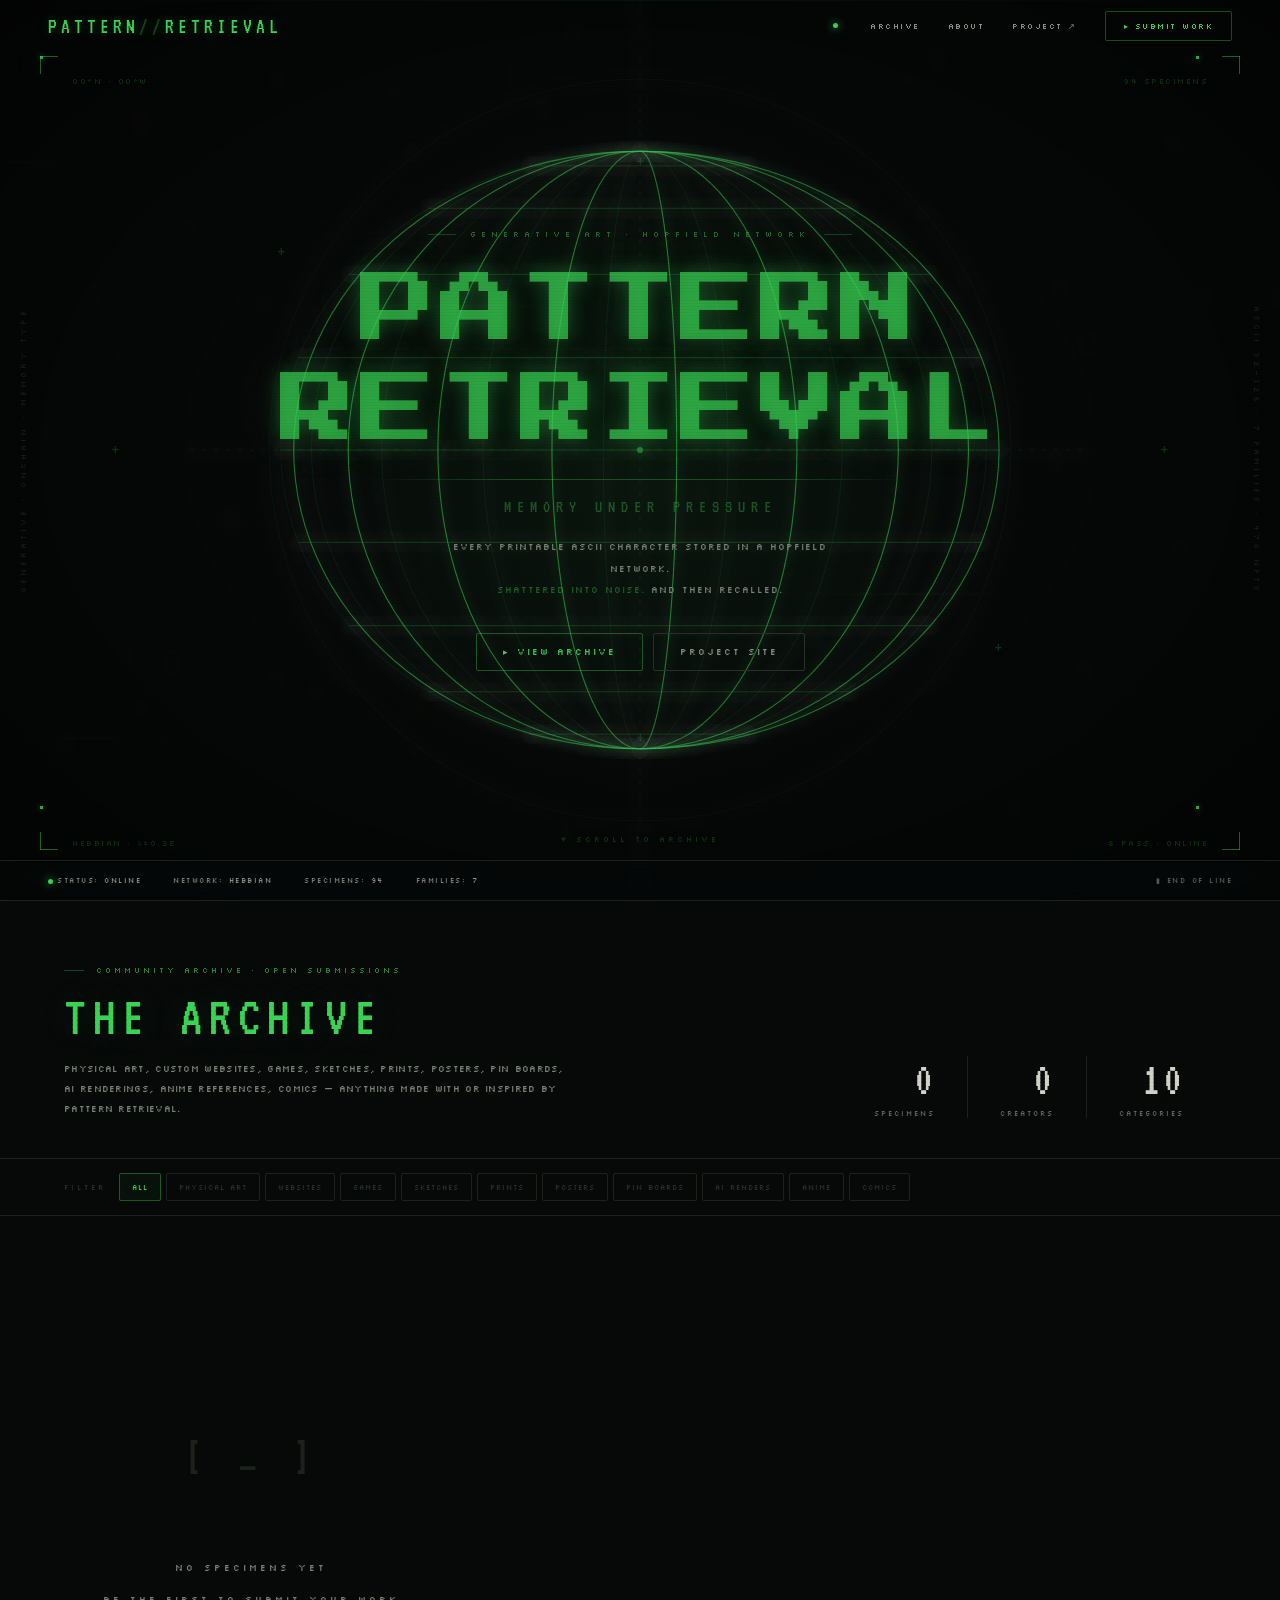
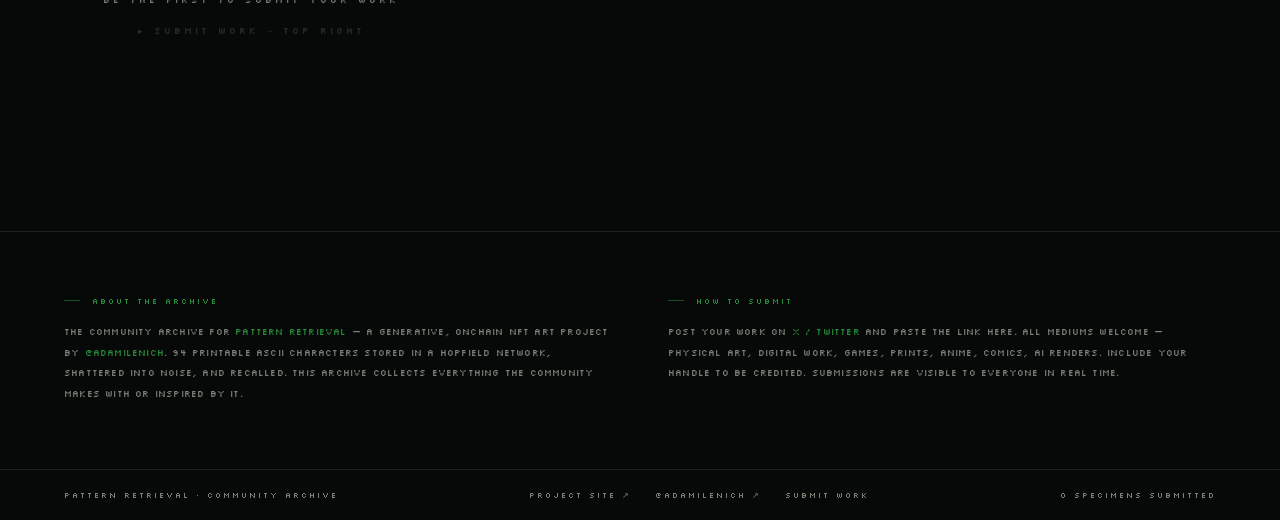
==== commit 23aea523: "perf: brighter ASCII bg, 30fps throttle" ====
--- a/index.html
+++ b/index.html
@@ -257,6 +257,58 @@
   document.getElementById('footerCount').textContent  = submissions.length + ' SPECIMENS SUBMITTED';
 }
 
+function makeCard(item) {
+  const c = document.createElement('div');
+  c.className = 'gcard';
+  if (item.img) {
+    const img = document.createElement('img');
+    img.src = item.img; img.alt = item.title; img.loading = 'lazy';
+    img.onclick = function(){ openLB(item.img); };
+    const body = document.createElement('div'); body.className = 'gcard-body';
+    const top = document.createElement('div'); top.className = 'gcard-top';
+    const cat = document.createElement('span');
+    cat.className = 'gcat cat-' + item.cat;
+    cat.textContent = CAT_LABELS[item.cat] || 'OTHER';
+    const auth = document.createElement('span'); auth.className = 'gauthor';
+    if (item.twitter) {
+      const a = document.createElement('a');
+      a.href = item.twitter; a.target = '_blank'; a.textContent = item.author;
+      auth.appendChild(a);
+    } else { auth.textContent = item.author; }
+    top.appendChild(cat); top.appendChild(auth);
+    const title = document.createElement('div'); title.className = 'gtitle'; title.textContent = item.title;
+    const date = document.createElement('div'); date.className = 'gdate'; date.textContent = item.date;
+    body.appendChild(top); body.appendChild(title);
+    if (item.desc) { const d = document.createElement('div'); d.className = 'gdesc'; d.textContent = item.desc; body.appendChild(d); }
+    body.appendChild(date);
+    c.appendChild(img); c.appendChild(body);
+  } else {
+    const wrap = document.createElement('div'); wrap.className = 'gcard-link-body';
+    const top = document.createElement('div'); top.className = 'gcard-top';
+    top.style.marginBottom = '8px';
+    const cat = document.createElement('span');
+    cat.className = 'gcat cat-' + item.cat;
+    cat.textContent = CAT_LABELS[item.cat] || 'OTHER';
+    const date = document.createElement('span'); date.className = 'gdate'; date.textContent = item.date;
+    top.appendChild(cat); top.appendChild(date);
+    wrap.appendChild(top);
+    if (item.twitter) {
+      const bq = document.createElement('blockquote');
+      bq.className = 'twitter-tweet';
+      bq.setAttribute('data-theme', 'dark');
+      bq.setAttribute('data-align', 'center');
+      bq.setAttribute('data-dnt', 'true');
+      const a = document.createElement('a'); a.href = item.twitter;
+      bq.appendChild(a); wrap.appendChild(bq);
+    } else {
+      const h = document.createElement('div'); h.className = 'glink-handle'; h.textContent = item.author;
+      wrap.appendChild(h);
+    }
+    c.appendChild(wrap);
+  }
+  return c;
+}
+
 function renderGallery(items) {
   const filtered = currentCat === 'all' ? items : items.filter(i => i.cat === currentCat);
   const g = document.getElementById('gallery');
@@ -265,40 +317,7 @@
     g.innerHTML = ''; g.appendChild(empty); empty.style.display = 'block'; return;
   }
   empty.style.display = 'none'; g.innerHTML = '';
-  filtered.forEach(item => {
-    const c = document.createElement('div');
-    c.className = 'gcard';
-    if (item.img) {
-      c.innerHTML = `
-        <img src="${item.img}" alt="${item.title}" loading="lazy" onclick="openLB('${item.img.replace(/'/g,"\\'")}')" >
-        <div class="gcard-body">
-          <div class="gcard-top">
-            <span class="gcat cat-${item.cat}">${CAT_LABELS[item.cat]||'OTHER'}</span>
-            <span class="gauthor">${item.twitter?`<a href="${item.twitter}" target="_blank">${item.author}</a>`:item.author}</span>
-          </div>
-          <div class="gtitle">${item.title}</div>
-          ${item.desc?`<div class="gdesc">${item.desc}</div>`:''}
-          <div class="gdate">${item.date}</div>
-        </div>`;
-    } else {
-      // link-only card — Twitter embed
-      c.innerHTML = `
-        <div class="gcard-link-body">
-          <div class="gcard-top" style="margin-bottom:8px">
-            <span class="gcat cat-${item.cat}">${CAT_LABELS[item.cat]||'OTHER'}</span>
-            <span class="gdate">${item.date}</span>
-          </div>
-          ${item.twitter
-            ? `<blockquote class="twitter-tweet" data-theme="dark" data-align="center" data-dnt="true">
-                 <a href="${item.twitter}"></a>
-               </blockquote>`
-            : `<div class="glink-handle">${item.author}</div>`
-          }
-        </div>`;
-    }
-    g.appendChild(c);
-  });
-  // re-render any Twitter embeds added to the DOM
+  filtered.forEach(item => g.appendChild(makeCard(item)));
   if (window.twttr && window.twttr.widgets) window.twttr.widgets.load(g);
 }
 
@@ -552,4 +571,89 @@
   const bc = document.getElementById('bgCanvas');
   const bx = bc.getContext('2d');
 
-  // Exact patternretrieval.app character → phosphor c+  const CMAP = {
+    '(':  [57,211,83],  ')': [57,211,83],  '[': [57,211,83],  ']': [57,211,83],
+    '{':  [57,211,83],  '}': [57,211,83],  '<': [57,211,83],  '>': [57,211,83],
+    '$':  [232,160,32], '%': [232,160,32], '&': [232,160,32],
+    '?':  [232,160,32], '@': [232,160,32], '#': [232,160,32], '*': [232,160,32],
+    'E':  [245,200,66], 'F': [245,200,66], 'H': [245,200,66],
+    'I':  [245,200,66], 'L': [245,200,66], 'T': [245,200,66],
+    'f':  [245,200,66], 't': [245,200,66], '+': [245,200,66],
+    '!':  [232,64,64],  ',': [232,64,64],  '.': [232,64,64],
+    "'":  [232,64,64],  '`': [232,64,64],  '"': [232,64,64],
+    '^':  [232,64,64],  '~': [232,64,64],  ':': [232,64,64],  ';': [232,64,64],
+    'A':  [232,160,32], 'K': [232,160,32], 'V': [232,160,32],
+    'W':  [232,160,32], 'X': [232,160,32], 'Y': [232,160,32],
+    'Z':  [232,160,32], '\\': [232,160,32], '/': [232,160,32],
+    'B':  [208,208,200],'C': [208,208,200],'D': [208,208,200],
+    'G':  [208,208,200],'J': [208,208,200],'O': [208,208,200],
+    'P':  [208,208,200],'Q': [208,208,200],'R': [208,208,200],
+    'S':  [208,208,200],'U': [208,208,200],
+    '1':  [155,110,232],'4': [155,110,232],'7': [155,110,232],
+    '=':  [155,110,232],'_': [155,110,232],
+    'i':  [155,110,232],'j': [155,110,232],'l': [155,110,232],'r': [155,110,232],
+    '░': [96,96,96], '▒': [96,96,96], '▓': [96,96,96],
+    '█': [96,96,96], '▌': [96,96,96], '▐': [96,96,96],
+  };
+  const ALL_CHARS = Object.keys(CMAP);
+  let BW, BH;
+
+  class BPtc {
+    reset(scatter) {
+      this.ch  = ALL_CHARS[Math.floor(Math.random()*ALL_CHARS.length)];
+      this.col = CMAP[this.ch];
+      this.x   = Math.random()*BW;
+      this.y   = scatter ? Math.random()*BH : (Math.random()<.5 ? -16 : BH+16);
+      this.vy  = (Math.random()<.5 ? -1 : 1) * (Math.random()*.3 + .1);
+      this.vx  = (Math.random()-.5) * .03;
+      this.sz  = [15,18,21][Math.floor(Math.random()*3)];
+      this.a   = Math.random()*.38 + .22;
+      this.life = 0;
+      this.maxLife = 600 + Math.random()*600;
+    }
+    constructor() { this.reset(true); }
+    update() {
+      this.x += this.vx; this.y += this.vy; this.life++;
+      this.x += Math.sin(this.life*.02 + this.x*.008)*.15;
+      if(this.life > this.maxLife || this.y < -30 || this.y > BH+30) this.reset(false);
+    }
+    draw() {
+      const [r,g,b] = this.col;
+      const fi = Math.min(1, this.life/60);
+      const fo = Math.min(1, (this.maxLife-this.life)/60);
+      const alpha = this.a * fi * fo;
+      if(alpha < .01) return;
+      bx.globalAlpha = alpha;
+      bx.fillStyle   = `rgb(${r},${g},${b})`;
+      bx.shadowColor = `rgba(${r},${g},${b},.9)`;
+      bx.shadowBlur  = 8;
+      bx.font        = `${this.sz}px "Share Tech Mono",monospace`;
+      bx.fillText(this.ch, this.x, this.y);
+    }
+  }
+  let bPtcs = [];
+  let _lastT = 0;
+  function bResize() {
+    BW = bc.width  = window.innerWidth;
+    BH = bc.height = window.innerHeight;
+    bPtcs = [];
+    const n = Math.floor((BW*BH)/22000);
+    for(let i=0; i<n; i++) bPtcs.push(new BPtc());
+  }
+  function bFrame(ts) {
+    if(ts - _lastT < 33) { requestAnimationFrame(bFrame); return; }
+    _lastT = ts;
+    bx.clearRect(0,0,BW,BH);
+    bx.save();
+    bPtcs.forEach(p => { p.update(); p.draw(); });
+    bx.restore();
+    requestAnimationFrame(bFrame);
+  }
+  window.addEventListener('resize', bResize);
+  bResize(); bFrame();
+})();
+</script>
+<script async src="https://platform.twitter.com/widgets.js"></script>
+<script src="https://cdn.jsdelivr.net/npm/@supabase/supabase-js@2"></script>
+</body>
+</html>
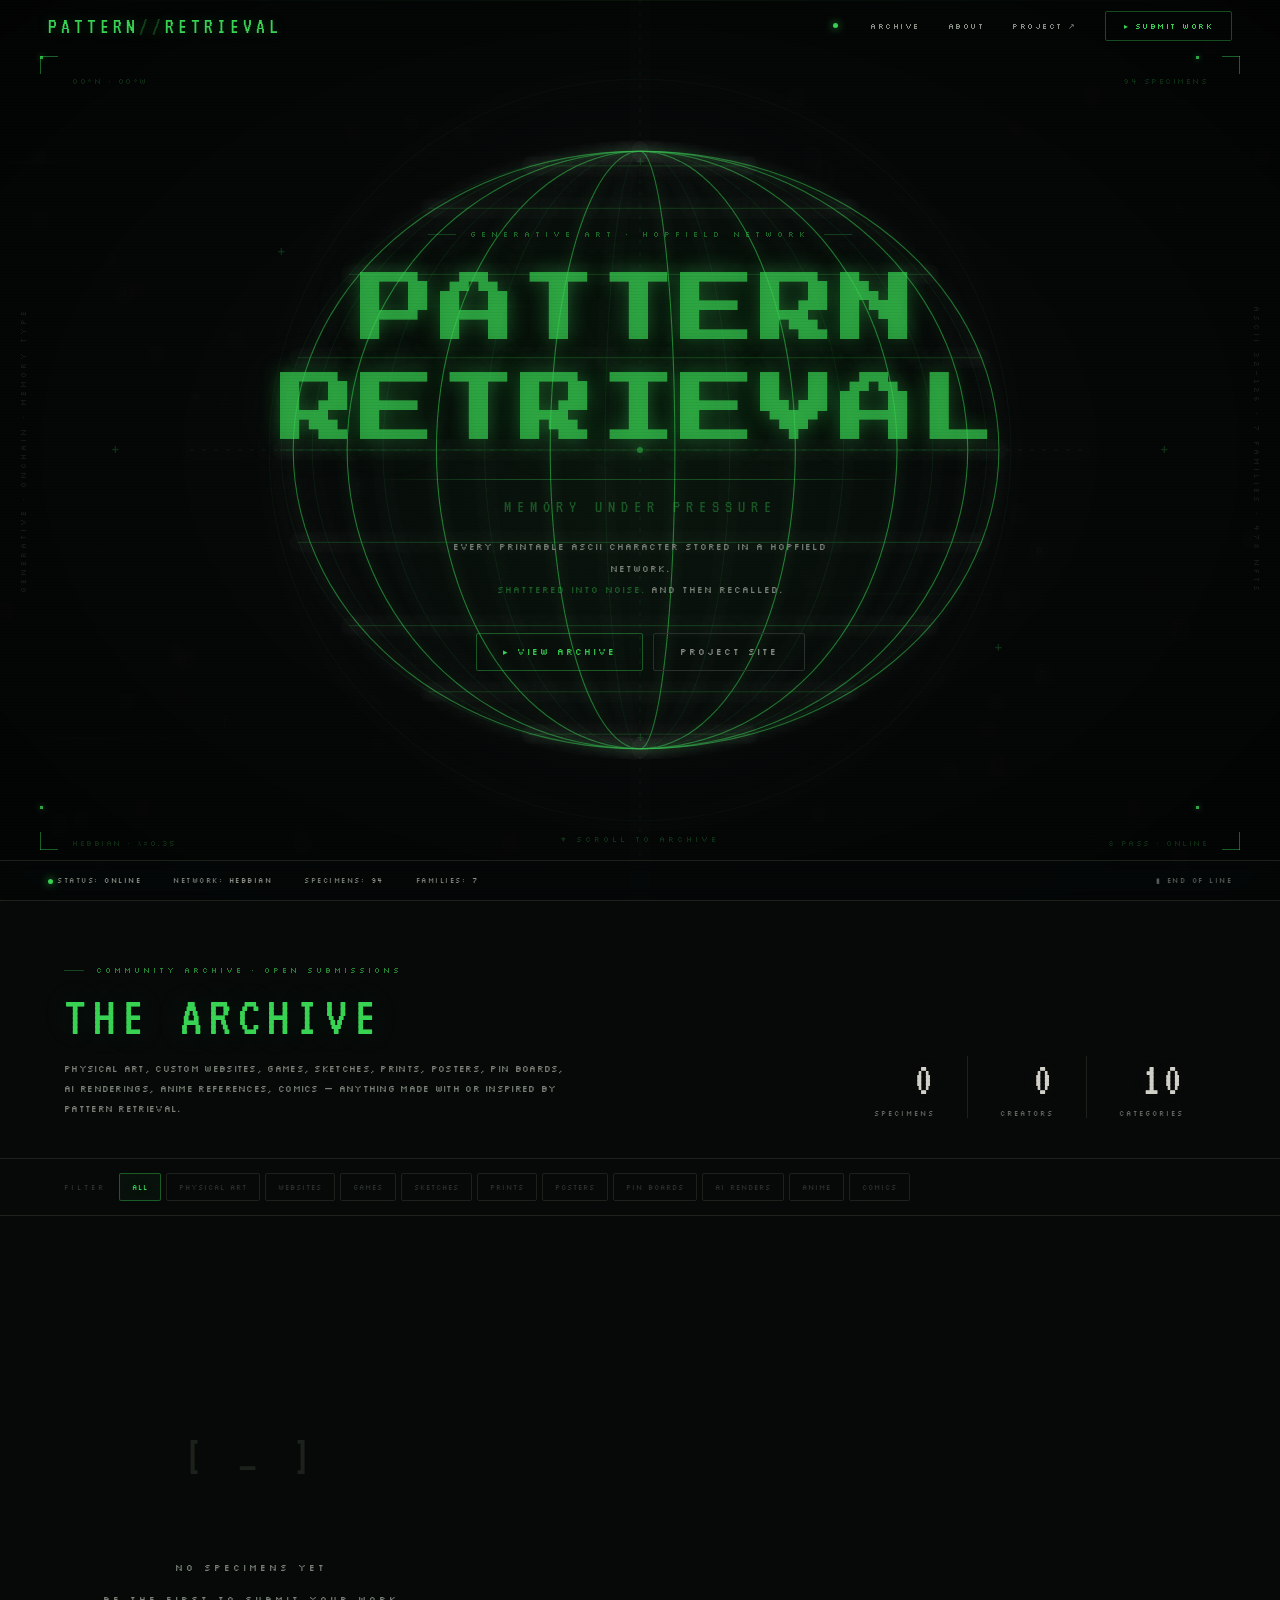
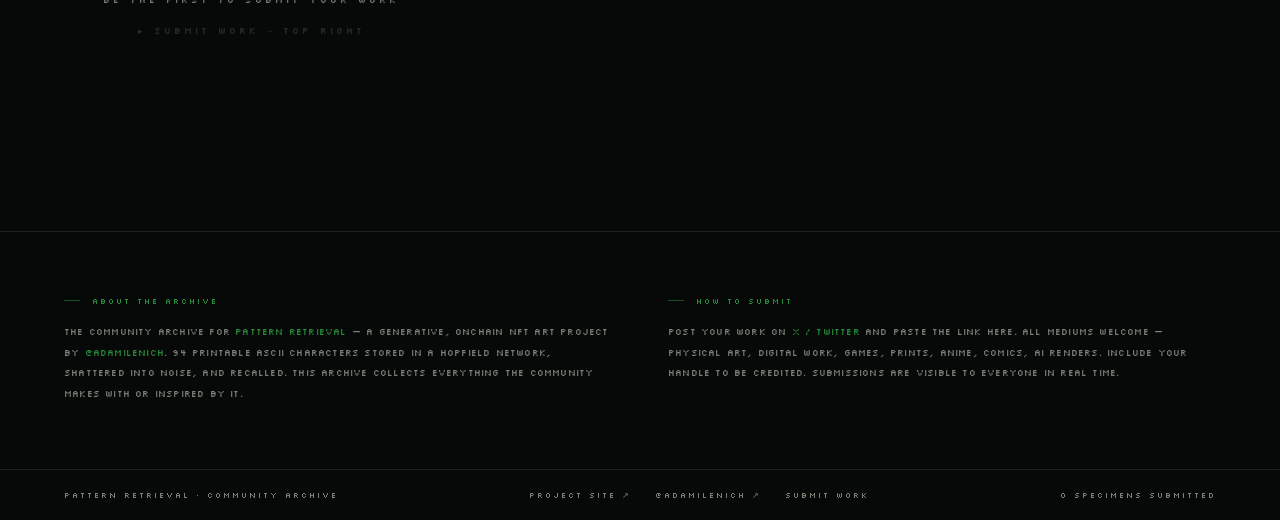
==== commit 15c27878: "perf: remove per-char shadowBlur, batch by font-size, 25fps" ====
--- a/index.html
+++ b/index.html
@@ -617,18 +617,10 @@
       this.x += Math.sin(this.life*.02 + this.x*.008)*.15;
       if(this.life > this.maxLife || this.y < -30 || this.y > BH+30) this.reset(false);
     }
-    draw() {
-      const [r,g,b] = this.col;
+    draw(ctx) {
       const fi = Math.min(1, this.life/60);
       const fo = Math.min(1, (this.maxLife-this.life)/60);
-      const alpha = this.a * fi * fo;
-      if(alpha < .01) return;
-      bx.globalAlpha = alpha;
-      bx.fillStyle   = `rgb(${r},${g},${b})`;
-      bx.shadowColor = `rgba(${r},${g},${b},.9)`;
-      bx.shadowBlur  = 8;
-      bx.font        = `${this.sz}px "Share Tech Mono",monospace`;
-      bx.fillText(this.ch, this.x, this.y);
+      this.alpha = this.a * fi * fo;
     }
   }
   let bPtcs = [];
@@ -637,16 +629,30 @@
     BW = bc.width  = window.innerWidth;
     BH = bc.height = window.innerHeight;
     bPtcs = [];
-    const n = Math.floor((BW*BH)/22000);
+    const n = Math.floor((BW*BH)/28000);
     for(let i=0; i<n; i++) bPtcs.push(new BPtc());
   }
+  /* batch by font-size to minimise ctx state changes */
+  const FONTS = [15,18,21];
   function bFrame(ts) {
-    if(ts - _lastT < 33) { requestAnimationFrame(bFrame); return; }
+    if(ts - _lastT < 40) { requestAnimationFrame(bFrame); return; }
     _lastT = ts;
     bx.clearRect(0,0,BW,BH);
-    bx.save();
-    bPtcs.forEach(p => { p.update(); p.draw(); });
-    bx.restore();
+    bx.shadowBlur = 0;
+    bPtcs.forEach(p => p.update());
+    for(const sz of FONTS) {
+      bx.font = `${sz}px "Share Tech Mono",monospace`;
+      for(const p of bPtcs) {
+        if(p.sz !== sz) continue;
+        p.draw();
+        if(p.alpha < .01) continue;
+        const [r,g,b] = p.col;
+        bx.globalAlpha = p.alpha;
+        bx.fillStyle = `rgb(${r},${g},${b})`;
+        bx.fillText(p.ch, p.x, p.y);
+      }
+    }
+    bx.globalAlpha = 1;
     requestAnimationFrame(bFrame);
   }
   window.addEventListener('resize', bResize);
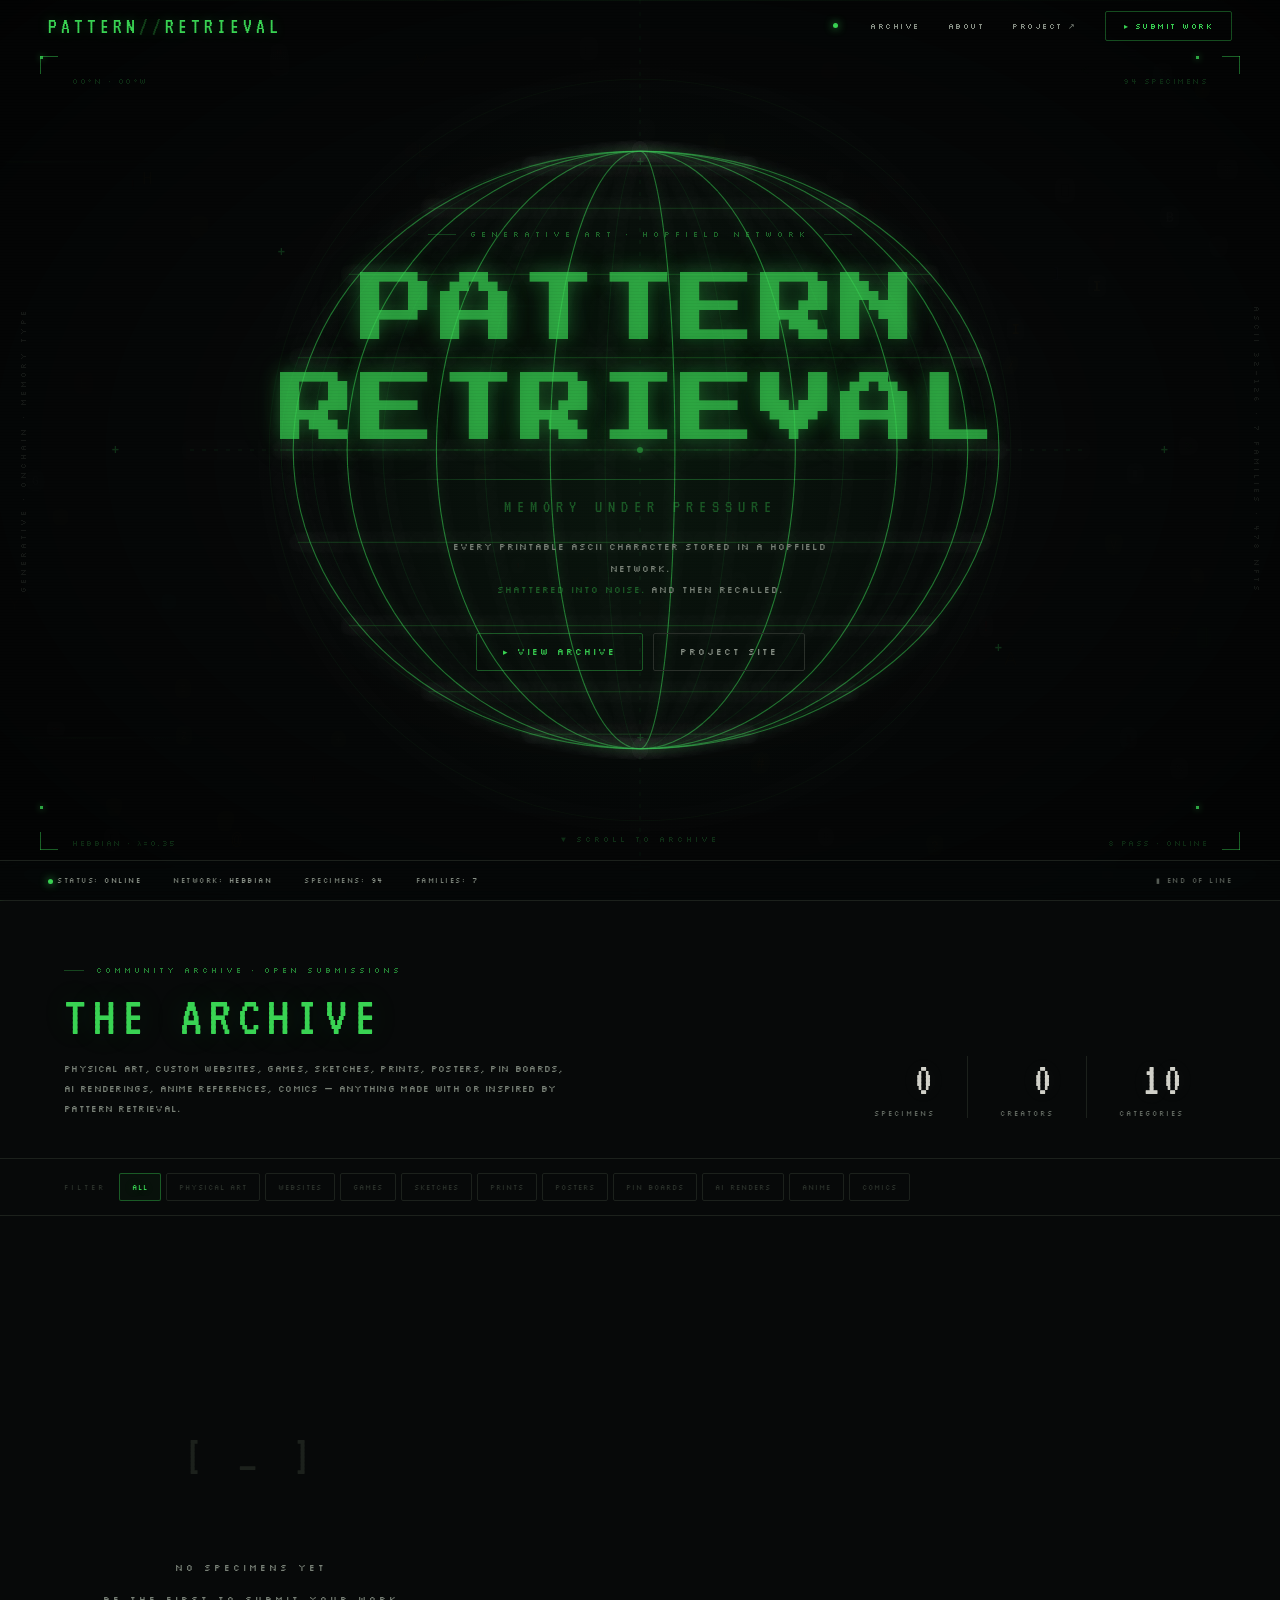
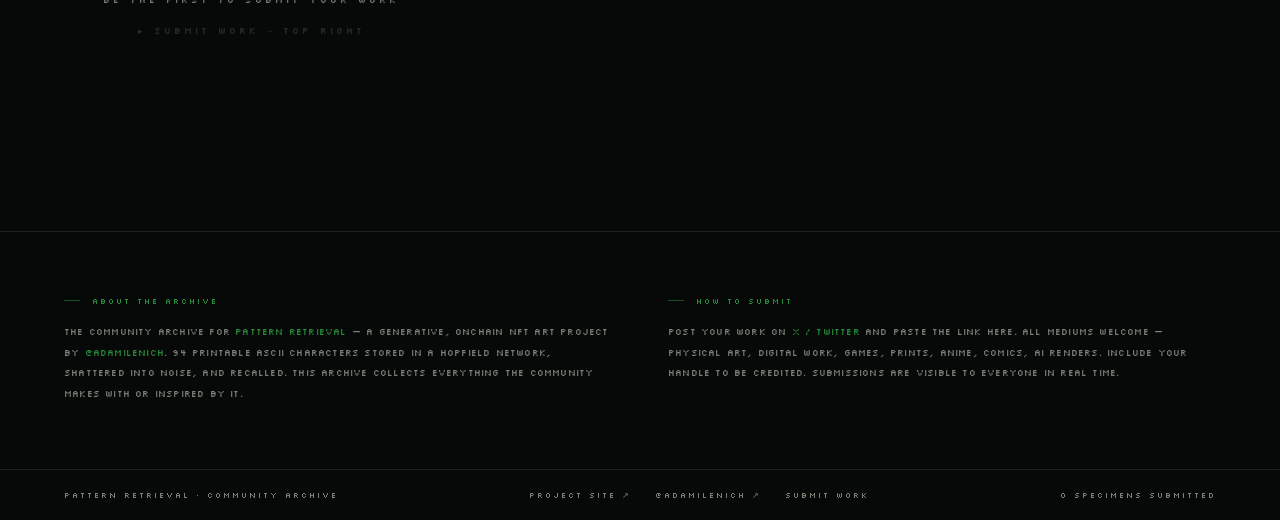
==== commit 9557668b: "Add Supabase script and order by id Include @supabase/supabase-js v2 before inline scripts (so Supab" ====
--- a/index.html
+++ b/index.html
@@ -203,6 +203,7 @@
 <div class="toast" id="toast">✓ SPECIMEN ADDED TO ARCHIVE</div>
 
 <!-- ══ SCRIPTS ══ -->
+<script src="https://cdn.jsdelivr.net/npm/@supabase/supabase-js@2"></script>
 <script>
 /* ── NAV SCROLL ── */
 window.addEventListener('scroll', () => {
@@ -234,7 +235,7 @@
   if (db) {
     localStorage.removeItem('pr_archive_v2'); // clear old local data
     try {
-      const { data, error } = await db.from('submissions').select('*').order('created_at', { ascending: false });
+      const { data, error } = await db.from('submissions').select('*').order('id', { ascending: false });
       if (!error && data) submissions = data;
     } catch(e) {}
 
@@ -660,6 +661,5 @@
 })();
 </script>
 <script async src="https://platform.twitter.com/widgets.js"></script>
-<script src="https://cdn.jsdelivr.net/npm/@supabase/supabase-js@2"></script>
 </body>
 </html>
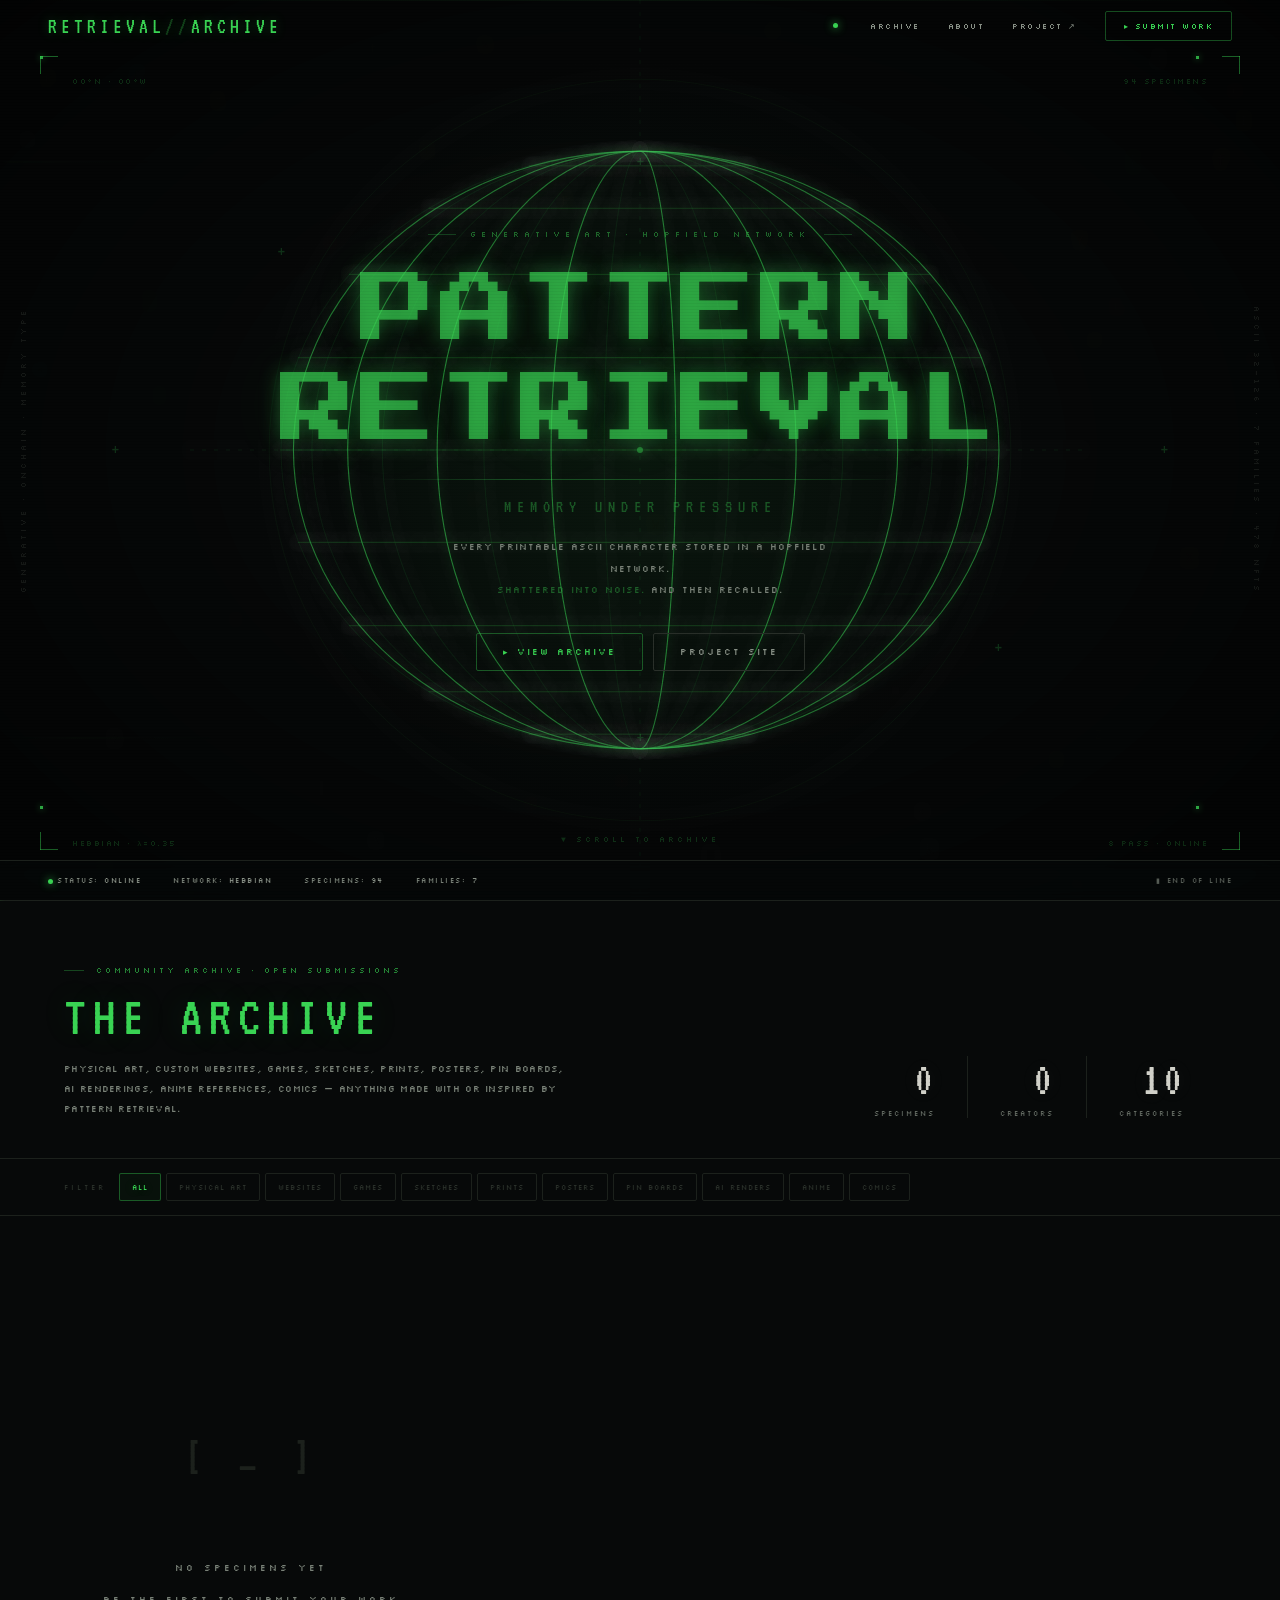
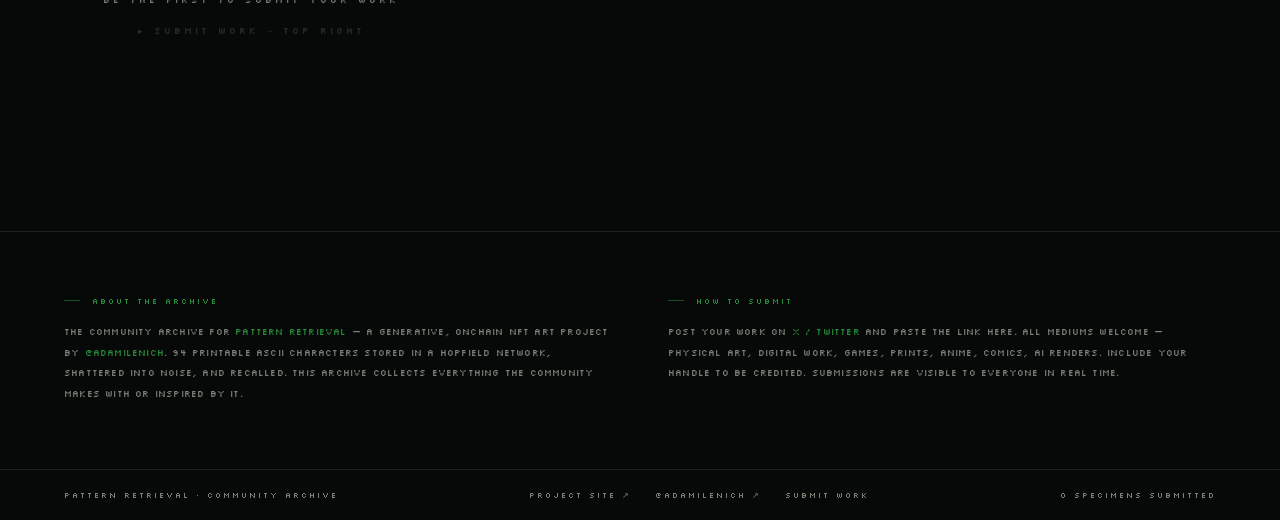
==== commit 7a2462d2: "Change nav logo to "RETRIEVAL//ARCHIVE" Update index.html to replace the site nav logo text from 'PA" ====
--- a/index.html
+++ b/index.html
@@ -12,7 +12,7 @@
 
 <!-- ══ STICKY NAV ══ -->
 <nav id="site-nav">
-  <a class="nav-logo" href="#">PATTERN<span>//</span>RETRIEVAL</a>
+  <a class="nav-logo" href="#">RETRIEVAL<span>//</span>ARCHIVE</a>
   <div class="nav-links">
     <span class="nav-dot"></span>
     <button class="nav-link" onclick="scrollToGallery()">ARCHIVE</button>
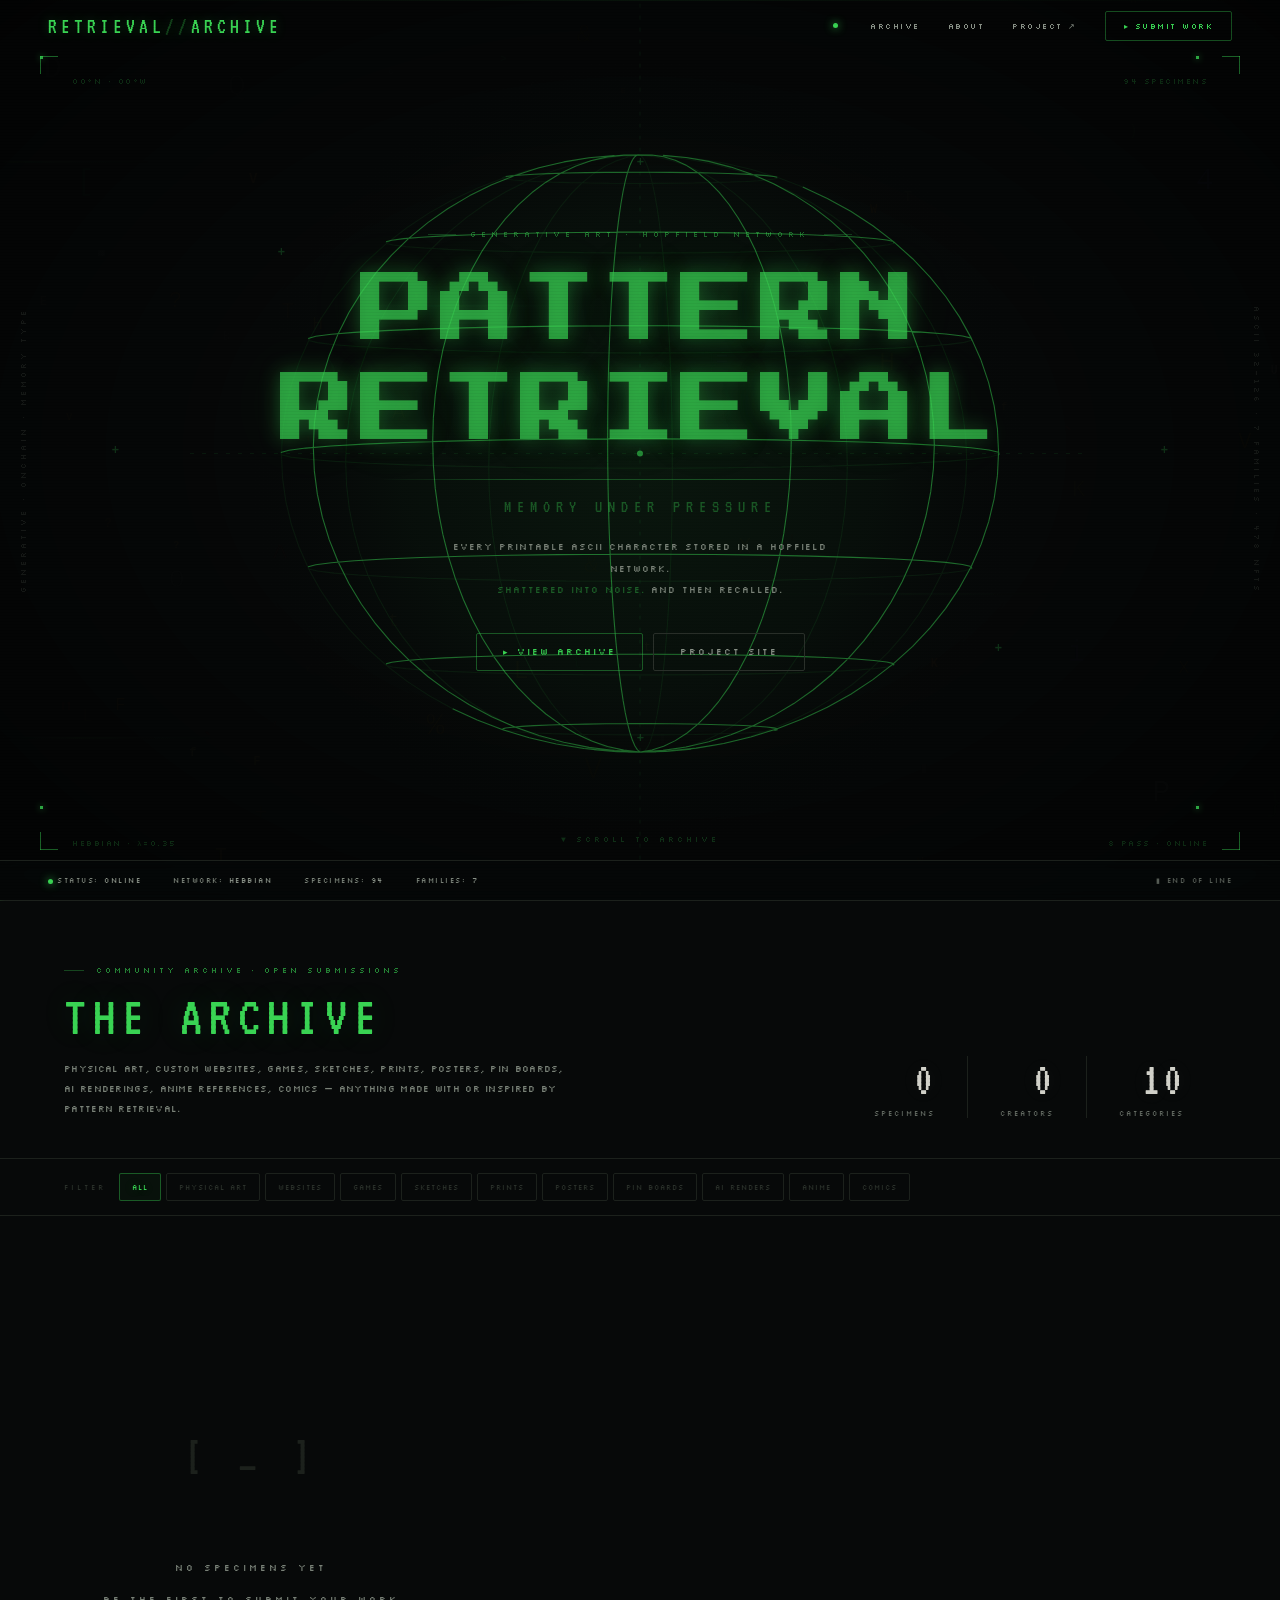
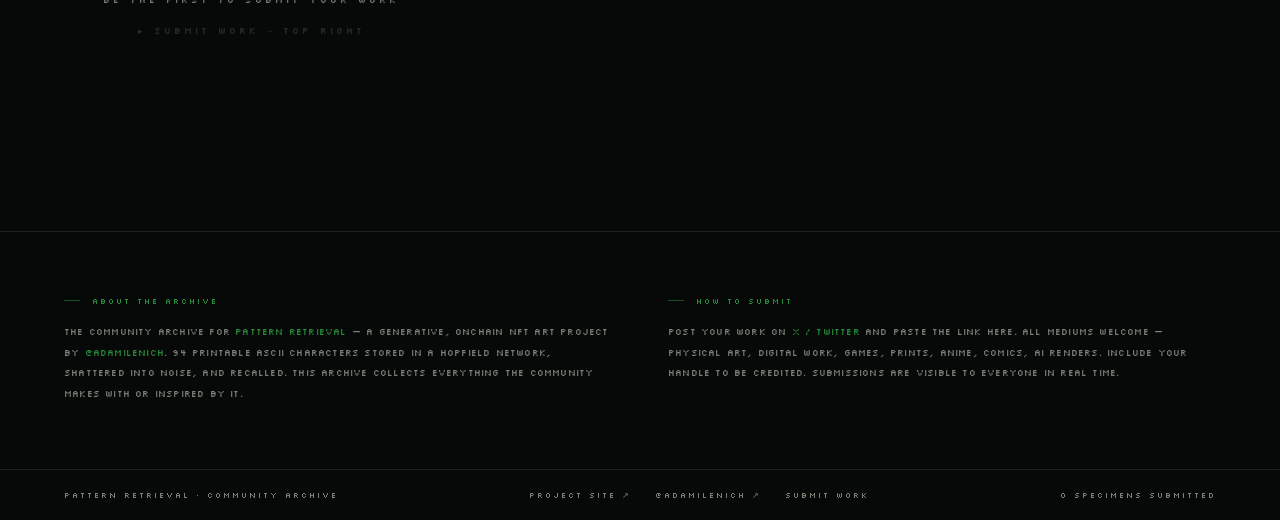
==== commit 259a5a4f: "Update index.html" ====
--- a/index.html
+++ b/index.html
@@ -386,7 +386,7 @@
 /* ── GLOBE ANIMATION ── */
 const canvas = document.getElementById('globeCanvas');
 const ctx = canvas.getContext('2d');
-let W,H,cx,cy,rotY=0,time=0,particles=[];
+let W,H,cx,cy,rotY=0,tiltX=0,bobY=0,time=0,particles=[];
 
 const FAM = [
   {chars:'$%&?@#*',     color:[232,160,32]},
@@ -453,20 +453,16 @@
     const fi=Math.min(1,this.life/28);
     const fo=Math.min(1,(this.maxLife-this.life)/28);
     a*=fi*fo;
-    ctx.save();
     ctx.globalAlpha=a;
     ctx.fillStyle=`rgb(${r},${g},${b})`;
-    ctx.shadowColor=`rgba(${r},${g},${b},.55)`;
-    ctx.shadowBlur=this.noisy?0:5;
     ctx.font=`bold ${this.size}px "Share Tech Mono",monospace`;
     ctx.fillText(ch,this.x,this.y);
-    ctx.restore();
   }
 }
 
 function drawGlobe() {
   const R=Math.min(W,H)*.40;
-  const gx=cx,gy=cy;
+  const gx=cx, gy=cy+bobY;
   const grad=ctx.createRadialGradient(gx,gy,0,gx,gy,R*1.12);
   grad.addColorStop(0,'rgba(57,211,83,.07)');
   grad.addColorStop(.6,'rgba(57,211,83,.03)');
@@ -474,64 +470,59 @@
   ctx.beginPath();ctx.arc(gx,gy,R*1.12,0,Math.PI*2);
   ctx.fillStyle=grad;ctx.fill();
 
-  const MER=18,PAR=10,ST=60;
+  /* batch lines by alpha — 2 paths instead of 1680 strokes */
+  const MER=12,PAR=8,ST=40;
+  ctx.shadowBlur=0;
   ctx.lineWidth=1.1;
-  ctx.shadowColor='rgba(57,211,83,.5)';
-  ctx.shadowBlur=8;
+
+  const pathF=new Path2D(), pathB=new Path2D();
   for(let m=0;m<MER;m++){
     const lon0=(m/MER)*Math.PI*2+rotY;
     let prev=null;
     for(let s=0;s<=ST;s++){
       const lat=(s/ST)*Math.PI-Math.PI/2;
       const x3=Math.cos(lat)*Math.cos(lon0);
-      const y3=Math.sin(lat);
-      const z3=Math.cos(lat)*Math.sin(lon0);
-      const sx=gx+R*x3, sy=gy+R*y3*.83;
-      const al=z3>0?.55:.08;
-      if(prev){
-        ctx.beginPath();
-        ctx.moveTo(prev[0],prev[1]);ctx.lineTo(sx,sy);
-        ctx.strokeStyle=`rgba(57,211,83,${al})`;ctx.stroke();
-      }
+      const y3r=Math.sin(lat)*Math.cos(tiltX)-Math.cos(lat)*Math.sin(lon0)*Math.sin(tiltX);
+      const z3=Math.cos(lat)*Math.sin(lon0)*Math.cos(tiltX)+Math.sin(lat)*Math.sin(tiltX);
+      const sx=gx+R*x3, sy=gy+R*y3r*.83;
+      if(prev){ const p=z3>0?pathF:pathB; p.moveTo(prev[0],prev[1]); p.lineTo(sx,sy); }
       prev=[sx,sy];
     }
   }
   for(let p=1;p<PAR;p++){
     const lat=(p/PAR)*Math.PI-Math.PI/2;
     const r2=Math.cos(lat)*R;
-    const sy=gy+Math.sin(lat)*R*.83;
     let prev=null;
     for(let s=0;s<=ST;s++){
       const lon=(s/ST)*Math.PI*2+rotY;
-      const x3=Math.cos(lon),z3=Math.sin(lon);
-      const sx=gx+r2*x3;
-      const al=z3>0?.16:.03;
-      if(prev){
-        ctx.beginPath();ctx.moveTo(prev[0],sy);ctx.lineTo(sx,sy);
-        ctx.strokeStyle=`rgba(57,211,83,${al})`;ctx.stroke();
-      }
+      const x3=Math.cos(lon), sinLon=Math.sin(lon);
+      const sinLat=Math.sin(lat), cosLat=Math.cos(lat);
+      const y3r=sinLat*Math.cos(tiltX)-cosLat*sinLon*Math.sin(tiltX);
+      const z3=cosLat*sinLon*Math.cos(tiltX)+sinLat*Math.sin(tiltX);
+      const sx=gx+r2*x3, sy=gy+R*y3r*.83;
+      if(prev){ const pp=z3>0?pathF:pathB; pp.moveTo(prev[0],prev[1]); pp.lineTo(sx,sy); }
       prev=[sx,sy];
     }
   }
+  ctx.strokeStyle='rgba(57,211,83,.08)'; ctx.stroke(pathB);
+  ctx.strokeStyle='rgba(57,211,83,.50)'; ctx.stroke(pathF);
+
   ctx.setLineDash([4,8]);
   ctx.strokeStyle='rgba(57,211,83,.12)';ctx.lineWidth=.8;
   ctx.beginPath();ctx.moveTo(gx-R*1.25,gy);ctx.lineTo(gx+R*1.25,gy);ctx.stroke();
   ctx.beginPath();ctx.moveTo(gx,gy-R*1.25);ctx.lineTo(gx,gy+R*1.25);ctx.stroke();
   ctx.setLineDash([]);
-  ctx.beginPath();ctx.arc(gx,gy,R*1.03,0,Math.PI*2);
-  ctx.strokeStyle='rgba(57,211,83,.05)';ctx.lineWidth=1;ctx.stroke();
   ctx.beginPath();ctx.arc(gx,gy,3,0,Math.PI*2);
-  ctx.fillStyle='rgba(57,211,83,.45)';ctx.shadowColor='rgba(57,211,83,.9)';ctx.shadowBlur=10;
-  ctx.fill();ctx.shadowBlur=0;
+  ctx.fillStyle='rgba(57,211,83,.6)';ctx.fill();
 }
 
 function drawGrid(){
-  const sp=42;
+  const sp=42, r=Math.min(W,H)*.52;
   for(let x=0;x<W;x+=sp) for(let y=0;y<H;y+=sp){
-    const d=Math.hypot(x-cx,y-cy);
-    const f=Math.max(0,1-d/(Math.min(W,H)*.52));
-    ctx.beginPath();ctx.arc(x,y,.4,0,Math.PI*2);
-    ctx.fillStyle=`rgba(57,211,83,${.035*f})`;ctx.fill();
+    const f=Math.max(0,1-Math.hypot(x-cx,y-cy)/r);
+    if(f<.01) continue;
+    ctx.fillStyle=`rgba(57,211,83,${(.035*f).toFixed(3)})`;
+    ctx.fillRect(x-.5,y-.5,1,1);
   }
 }
 
@@ -551,16 +542,24 @@
 
 function initPtcs(){
   particles=[];
-  const n=Math.floor((W*H)/16000);
+  const n=Math.floor((W*H)/24000);
   for(let i=0;i<n;i++) particles.push(new Ptc(true));
 }
 
-function frame(){
+let _gLastT=0;
+function frame(ts){
+  if(ts-_gLastT < 33){requestAnimationFrame(frame);return;}
+  _gLastT=ts;
   time++;rotY+=.0025;
+  tiltX = Math.sin(time*.006)*.18 + Math.sin(time*.0037)*.08;
+  bobY  = Math.sin(time*.005)*H*.022;
   ctx.clearRect(0,0,W,H);
   drawGrid();drawDataLines();drawGlobe();
+  ctx.save();
+  ctx.shadowBlur=0;
   ctx.lineWidth=.5;
   particles.forEach(p=>{p.update();p.draw();});
+  ctx.restore();
   requestAnimationFrame(frame);
 }
 
@@ -607,8 +606,8 @@
       this.y   = scatter ? Math.random()*BH : (Math.random()<.5 ? -16 : BH+16);
       this.vy  = (Math.random()<.5 ? -1 : 1) * (Math.random()*.3 + .1);
       this.vx  = (Math.random()-.5) * .03;
-      this.sz  = [15,18,21][Math.floor(Math.random()*3)];
-      this.a   = Math.random()*.38 + .22;
+      this.sz  = [18,22,26,30][Math.floor(Math.random()*4)];
+      this.a   = Math.random()*.45 + .30;
       this.life = 0;
       this.maxLife = 600 + Math.random()*600;
     }
@@ -634,7 +633,7 @@
     for(let i=0; i<n; i++) bPtcs.push(new BPtc());
   }
   /* batch by font-size to minimise ctx state changes */
-  const FONTS = [15,18,21];
+  const FONTS = [18,22,26,30];
   function bFrame(ts) {
     if(ts - _lastT < 40) { requestAnimationFrame(bFrame); return; }
     _lastT = ts;
